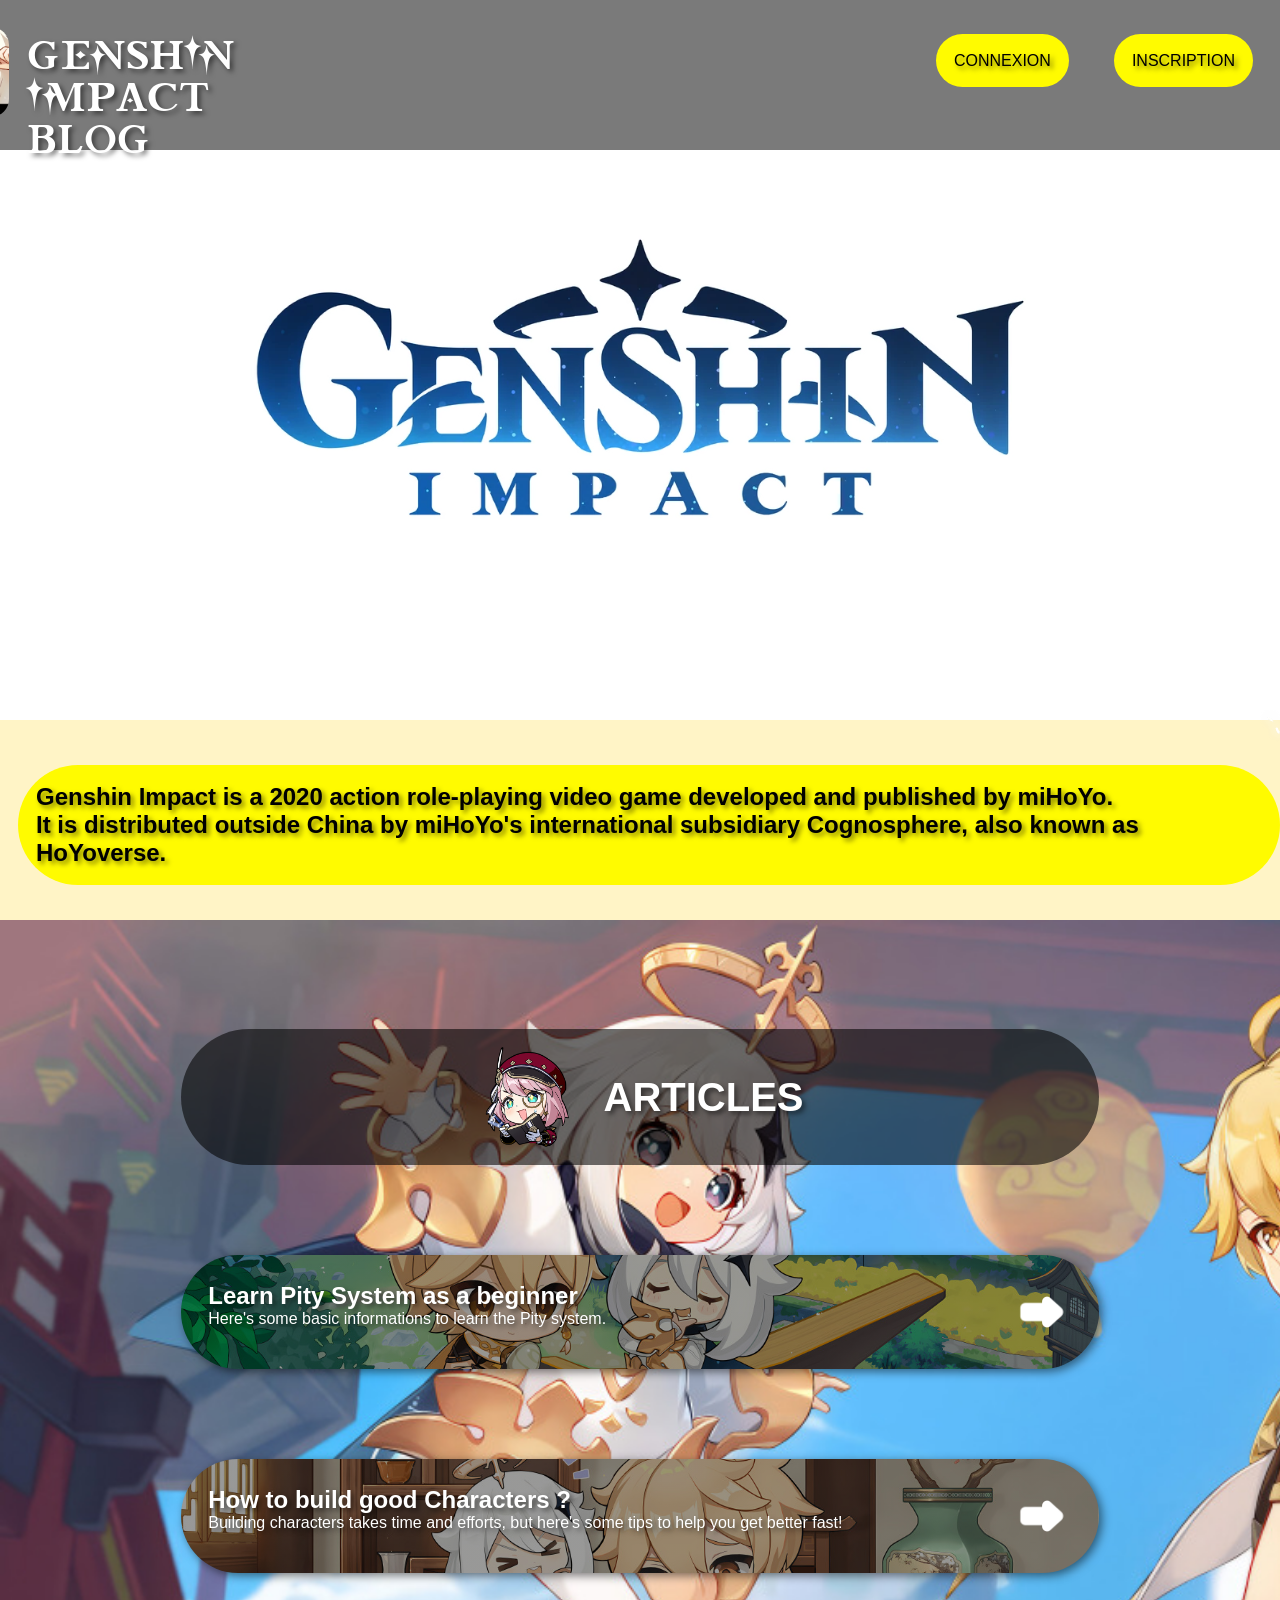
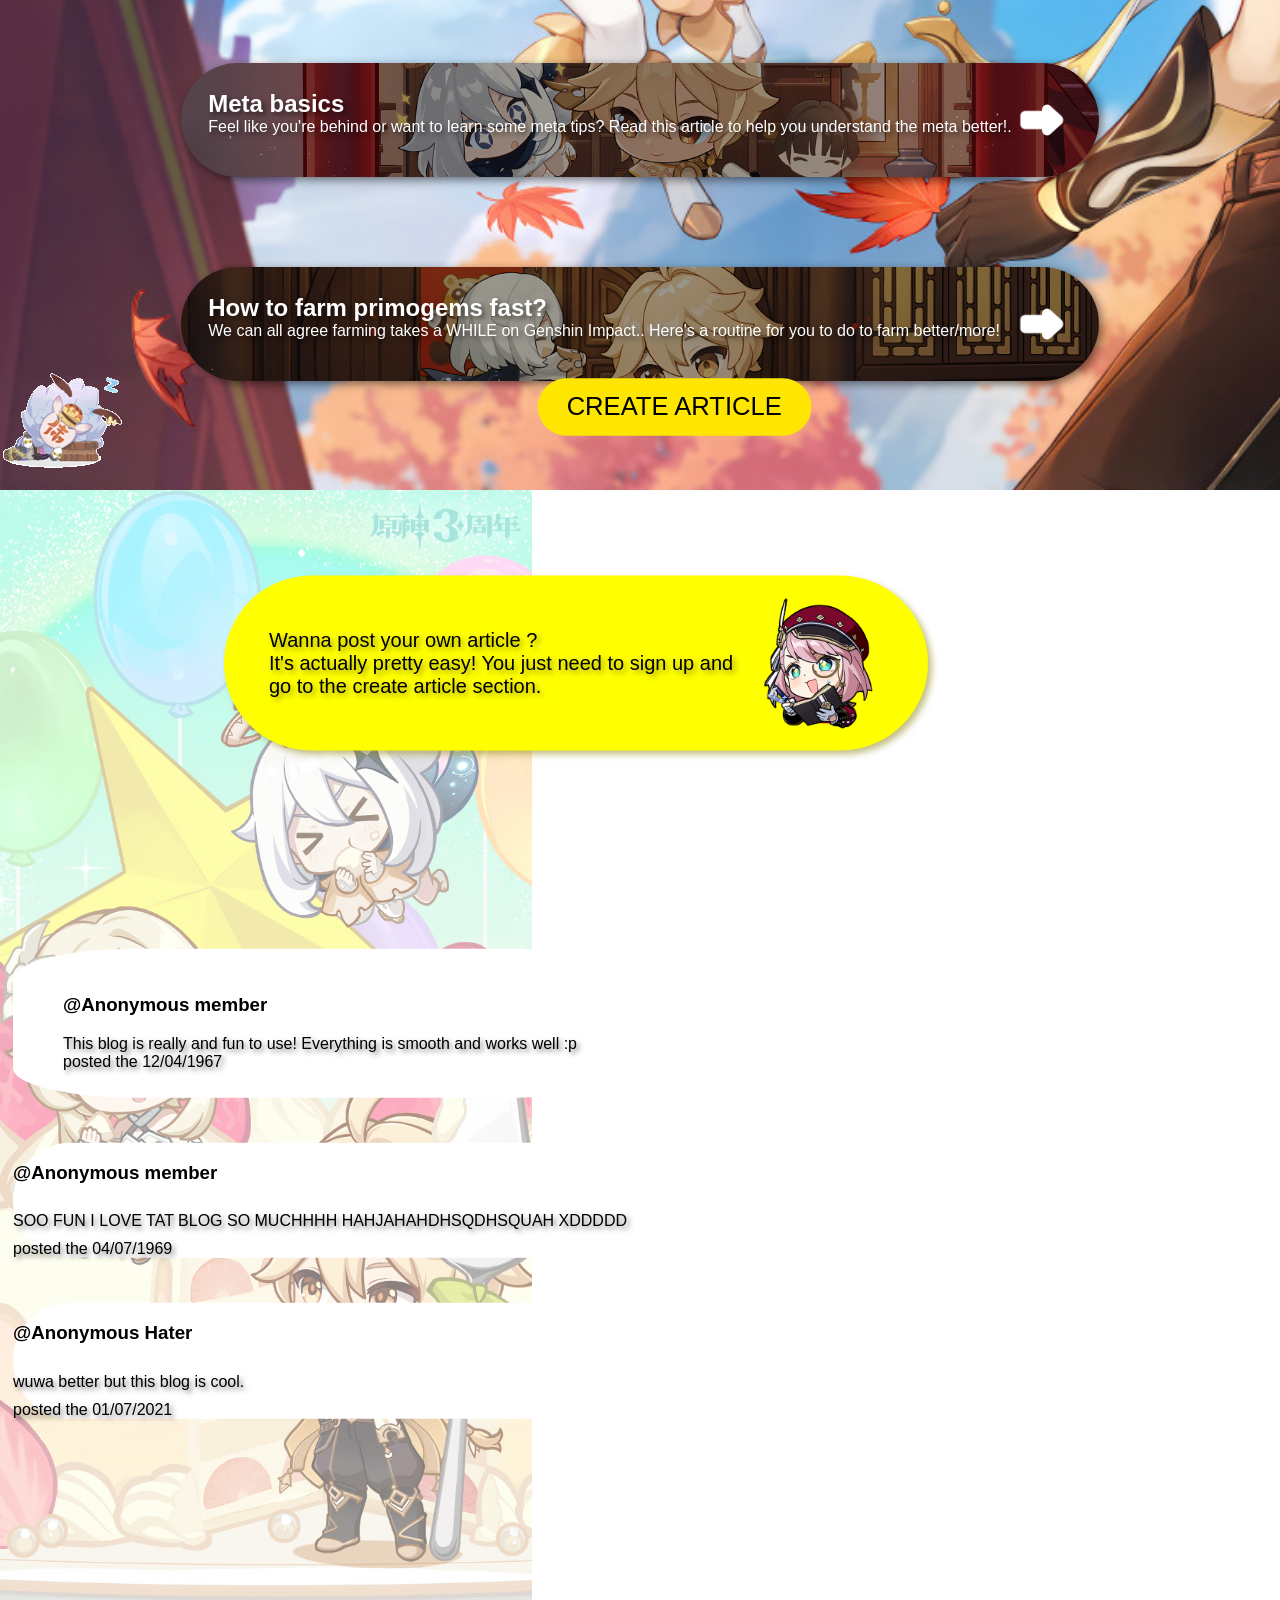
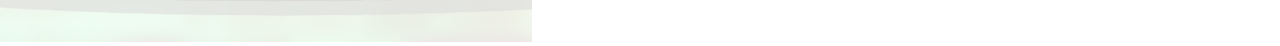
==== index.html @ f69f5148 "GenshinBlog" ====
<!DOCTYPE html>
<html lang="en">
<head>
    <meta charset="UTF-8">
    <meta name="viewport" content="width=device-width, initial-scale=1.0">
    <title>Blog</title>
    <link rel="stylesheet" href="./style.css">
</head>
<body>
    <header>    
        <nav>
            <div class="navInfo">
                <img id="img_logo" src="./img/Genshin_Impact.png" height="90">
                     <a class="mainGenshin" href="./index.html">GENSHIN IMPACT BLOG</a>
                         <ul>
                              <li> <a class="navBar" href="">CONNEXION</a> </li>
                              <li> <a class="navBar" href="">INSCRIPTION</a> </li>
                         </ul>
            </div>
        </nav>

        <div class="mainLogo">
            <img src="./img/Genshin-Impact-Logo.png" height="300px">
        </div>   
    </header>

    <img id="paimon" src="./img/Paimon_Infobox.png" alt="">

    <section>   
          <div class="mainResume">
              <h2>Genshin Impact is a 2020 action role-playing video game developed and published by miHoYo.<br> It is distributed outside China by miHoYo's international subsidiary Cognosphere, also known as HoYoverse.</h2>
          </div>
    </section>
    
    <main>
        <div class="partArticle">
            <div class="articlesPlace">
                <h2 id="mainTheme">
                    <img id="article_png"src="./img/article.png" height="100px">
                    ARTICLES
                </h2>

                <div id="article_1">
                    <div id = "in_article_1">
                        <h2>Learn Pity System as a beginner</h2>
                        <p>Here's some basic informations to learn the Pity system.</p>
                    </div>
                    <img src="./img/icons8-arrow-64.png" height="60px">
                </div>

                <div id="article_2">
                    <div id = "in_article_2">
                        <h2>How to build good Characters ?</h2>
                        <p>Building characters takes time and efforts, but here's some tips to help you get better fast!</p>
                    </div>
                    <img src="./img/icons8-arrow-64.png" height="60px">      
                </div>
                <div id="article_3">
                    <div id = "in_article_3">
                        <h2>Meta basics</h2>
                        <p>Feel like you're behind or want to learn some meta tips? Read this article to help you understand the meta better!.</p>
                    </div>
                    <img src="./img/icons8-arrow-64.png" height="60px">
                </div>
                <div id="article_4">
                    <div id = "in_article_4">
                        <h2>How to farm primogems fast?</h2>
                        <p>We can all agree farming takes a WHILE on Genshin Impact.. Here's a routine for you to do to farm better/more!</p>
                    </div>
                    <img src="./img/icons8-arrow-64.png" height="60px">
                </div>

                <button id="create_article">CREATE ARTICLE</button>
                
                       <a href="https://www.youtube.com/watch?v=dQw4w9WgXcQ" target="_blank"> <img id="sleep_hillichurl" src="./img/sleepy.gif" alt=""> </a> 

            </div>
        </div>
 
        <div class="genshinIntro">
            <div id="genshinIntro_1"> <img src="./img/small_bg1.jpg" height="1152px"></div>
            <div id="titleArticle">
                Wanna post your own article ? <br>
                It's actually pretty easy! You just need to sign up and go to the create article section.
                <img src="./img/article.png" height="130">
            </div>
            
            <div id="genshinNotes">

                   <div id="note1">
                       <div id="Name1">
                           <div>
                                  <h3>@Anonymous member</h3>
                            </div>
                        <div>
                              <p>This blog is really and fun to use! Everything is smooth and works well :p </p>
                        </div>
                        <div>
                            <p>posted the 12/04/1967</p>
                        </div>
                   </div>
                   </div>

                <div id="note2">
                    <div id="Name2">
                        <h3>@Anonymous member</h3>
                    </div>
                    <div>
                        <p>SOO FUN I LOVE TAT BLOG SO MUCHHHH HAHJAHAHDHSQDHSQUAH XDDDDD</p>
                    </div>
                    <div>
                        <p>posted the 04/07/1969</p>
                    </div>
                </div>
                <div id="note3">
                    <div id="Name3">
                        <h3>@Anonymous Hater</h3>
                    </div>
                    <div>
                        <p>wuwa better but this blog is cool.</p>
                    </div>
                    <div>
                        <p>posted the 01/07/2021</p>
                    </div>
                </div>
            </div>
        </div>
    </main>
    <footer>

    </footer>    
</body>
</html>
---- style.css ----
@font-face {
    font-family: Genshin_Font;
    src: url(./fonts/Genshin/genshin-impact-drip-font.ttf);
}

body, html{
    margin:0;
    padding:0;
    font-family: 'Segoe UI', Tahoma, Geneva, Verdana, sans-serif;
}


header {
    background:linear-gradient(rgba(255, 255, 255, 0.705),rgba(255, 255, 255, 0.5)), url(/mainPage/img/d6c6303787.gif);
    background-repeat: no-repeat;
    background-size:cover;
    background-attachment: fixed;
    width:100%;
    height:80vh;
    position: relative;
}

nav{
    display:flex;
    flex-direction: row;
    justify-content: center;
    background: rgba(0, 0, 0, 0.521);
    height:150px;
}

.navInfo {
    display:flex;
    flex-direction: row;
    justify-content: center;
    gap:70vh;
    margin:3vh;
    color:white;
    position:absolute;
    top: 1vh;
}

.navBar {
    list-style-type: none;
    background-color: rgb(255, 251, 0);
    padding-left:5vh;
    padding-right:5vh;
    padding:2vh;
    border-radius:50vh;
    text-decoration: none;
    color:rgb(0, 0, 0);
    font-family: 'Segoe UI', Tahoma, Geneva, Verdana, sans-serif;
    text-shadow: 3px 3px 5px rgba(0, 0, 0, 0.5);
}

#img_logo {
    display:flex;
    position: absolute;
    border-radius: 20%;
    left:-12vh;
    top:-1vh;
    list-style-type: none;

}

.mainGenshin{
    display:flex;
    align-items: center;
    text-decoration: none;
    color:white;
    font-family:Genshin_Font;
    font-size:40px;
    text-shadow: 3px 3px 5px rgba(0, 0, 0, 0.5);
}

ul{
    display:flex;
    flex-direction: row;
    gap:5vh;
}

li {
    list-style-type: none;
}

.mainLogo{
    position: absolute;
    top:40%;
    left:50%;
    transform: translate(-50%,-20%);
    animation-name: genshinLogo;
    animation-duration: 1s;
    animation-iteration-count: 1;
    animation-timing-function: ease-out;
}

@keyframes genshinLogo {
    from{
        opacity: 0;
        transform: translate(-50%, -50%);
    }
    to{
        opacity: 1;
        transform: translate(-50%, -20%);
    }
}

#paimon {
    position:absolute;
    top:25vh;
    left:125vh;
    transform: scale(0.6);
}

section{
    background-color: rgb(255, 244, 198);
    height:200px;
}

.mainResume{
    font-weight: 100;
    display:flex;
    align-items: center;
    position: absolute;
    margin-left:2vh;
    top:85vh;
    padding:2vh;
    background-color: rgb(255, 251, 0);
    border-radius: 50vh;
    color:rgb(0, 0, 0);
}

main ,p ,h2{
    padding:0;
    margin:0;
}

main {
    background:url(./img/bg_1.jpg);
    background-size: cover;
    background-repeat: no-repeat;
    height:130vh;
}


.partArticle {
    display:flex;
    flex-direction:column;
    justify-content: center;
    align-items: center;
    height:130vh;
}

.articlesPlace {
    display:flex;
    flex-direction: column;
    gap:10vh;
    margin-top:10vh;
}

#mainTheme {
    background-color: rgba(0, 0, 0, 0.568);
    padding:2vh;
    border-radius:50vh;
    text-decoration: none;
    color:white;
    font-family: 'Segoe UI', Tahoma, Geneva, Verdana, sans-serif;
    display:flex;
    align-items: center;
    justify-content: center;
    font-size:40px;
}

#article_png {
    margin-right:3vh;
}

#article_1 {
    background:linear-gradient(rgba(0, 0, 0, 0.4), rgba(0, 0, 0, 0.4)), url(./img/article_1.jpg);
    background-size:cover;
    background-repeat: no-repeat;
    background-position: center;
    display:flex;
    flex-direction: row;
    justify-content: space-between;
    padding:3vh;
    border-radius:50vh;
    text-decoration: none;
    color:white;
    font-family: 'Segoe UI', Tahoma, Geneva, Verdana, sans-serif;
    filter: drop-shadow(3px 3px 5px rgba(0, 0, 0, 0.5));
}

#article_2 {
    background:linear-gradient(rgba(0, 0, 0, 0.4), rgba(0, 0, 0, 0.4)), url(./img/article_2.jpg);
    background-size:cover;
    background-repeat: no-repeat;
    background-position: center;
    display:flex;
    flex-direction: row;
    justify-content: space-between;
    padding:3vh;
    border-radius:50vh;
    text-decoration: none;
    color:white;
    font-family: 'Segoe UI', Tahoma, Geneva, Verdana, sans-serif;
    filter: drop-shadow(3px 3px 5px rgba(0, 0, 0, 0.5));
}

#article_3 {
    background:linear-gradient(rgba(0, 0, 0, 0.4), rgba(0, 0, 0, 0.4)), url(./img/article_3.jpg);
    background-size:cover;
    background-repeat: no-repeat;
    background-position: center;
    display:flex;
    flex-direction: row;
    justify-content: space-between; 
    padding:3vh;
    border-radius:50vh;
    text-decoration: none;
    color:white;
    font-family: 'Segoe UI', Tahoma, Geneva, Verdana, sans-serif;
    filter: drop-shadow(3px 3px 5px rgba(0, 0, 0, 0.5));
}

#article_4 {
    background:linear-gradient(rgba(0, 0, 0, 0.4), rgba(0, 0, 0, 0.4)), url(./img/article_4.jpg);
    background-size:cover;
    background-repeat: no-repeat;
    background-position: center;
    display:flex;
    flex-direction: row;
    justify-content: space-between;
    padding:3vh;
    border-radius:50vh;
    text-decoration: none;
    color:rgb(255, 255, 255);
    font-family: 'Segoe UI', Tahoma, Geneva, Verdana, sans-serif;
    filter: drop-shadow(3px 3px 5px rgba(0, 0, 0, 0.5));
}

h2,p {
    text-shadow: 3px 3px 5px rgba(0, 0, 0, 0.5);
}

#sleep_hillichurl {
    position: absolute;
    top: 215vh;
    left: 5%;
    transform: translateX(-50%);
}

#create_article {
    position: absolute;
    top: 220vh;
    left: 46%;
    transform: translateX(-46%);
    transform:scale(1.6);
    padding: 1vh 2vh;
    background-color: rgb(255, 230, 0);
    border: none;
    border-radius: 50vh;
    color: rgb(0, 0, 0);
    font-family: 'Segoe UI', Tahoma, Geneva, Verdana, sans-serif;
    font-size: 16px;
    cursor: pointer;
    margin-top:1vh;
}

.genshinIntro {
    position: relative;
    display:flex;
    flex-direction: row;

}

#genshinIntro_1 {
    width: 30%;
    height: 70%;
    opacity: 0.5;
}

#genshinIntro_2 {
    background-color:rgb(255, 249, 224);
    width:100%;
    height:116vh;
}

#titleArticle {
    position: absolute;
    top: 15%;
    left: 45%;
    transform: translate(-50%, -50%);
    font-family: 'Segoe UI', Tahoma, Geneva, Verdana, sans-serif;
    font-size: 20px;
    color: rgb(0, 0, 0);
    text-shadow: 3px 3px 5px rgba(255, 255, 255, 0.5);
    background-color: rgb(255, 255, 0);
    border-radius: 50vh;
    padding: 2.5vh;
    padding-left: 5vh;
    padding-right: 5vh;
    text-shadow: 3px 3px 5px rgba(88, 80, 8, 0.5);
    box-shadow: 4px 4px 6px rgba(139, 131, 14, 0.5);
    display:flex;
    flex-direction: row;
    align-items: center;

}

#genshinNotes {
    position:absolute;
    display:flex;
    flex-direction: column;
    top: 60%;
    left: 25%;
    gap:5vh;
    transform: translate(-50%, -50%);

}

#note1 {
    display: flex;
    flex-direction: column;
    gap: 10px;
    background-color: white;
    border-radius: 20%;
    padding:3vh;
    display:flex;
    align-items: center;
}

#note2 {
    display: flex;
    flex-direction: column;
    gap: 10px;
    background-color: white;
    border-radius: 50vh;
}

#note3 {
    display: flex;
    flex-direction: column;
    gap: 10px;
    background-color: white;
    border-radius: 50vh;
}
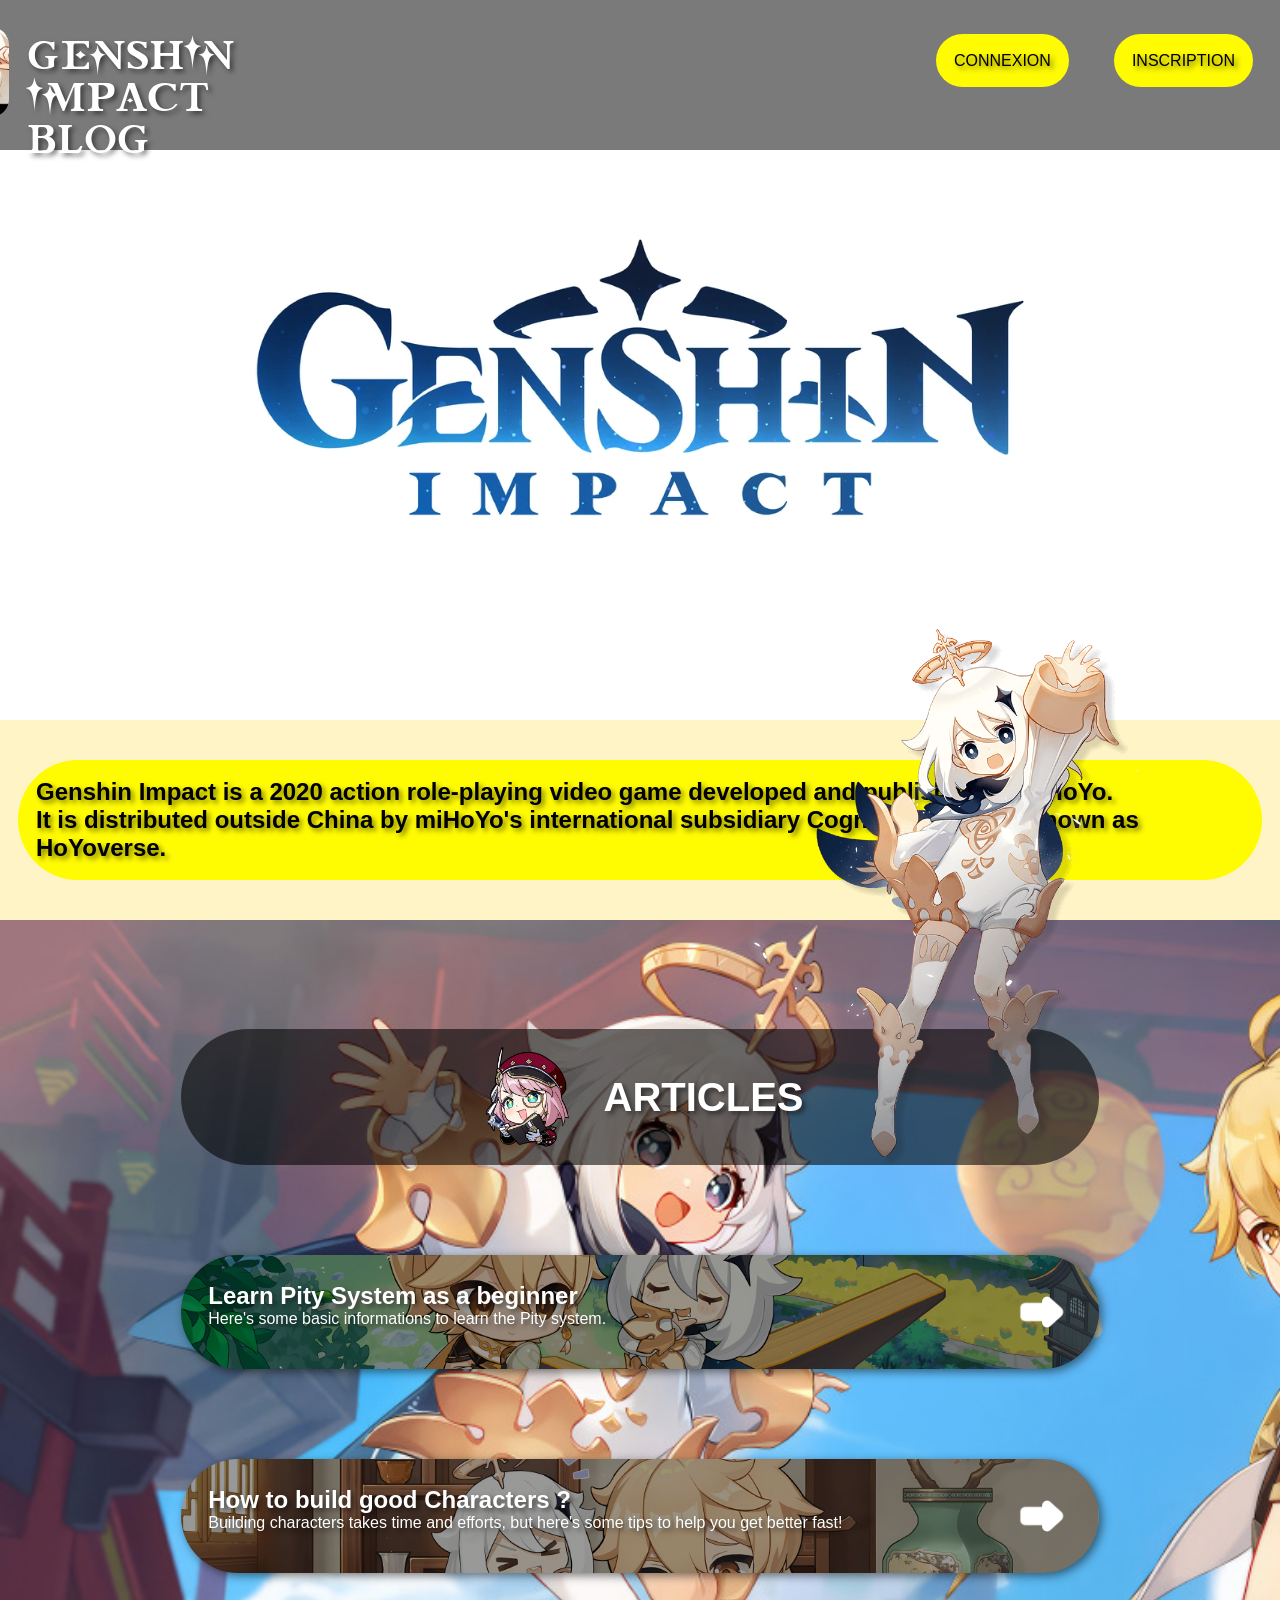
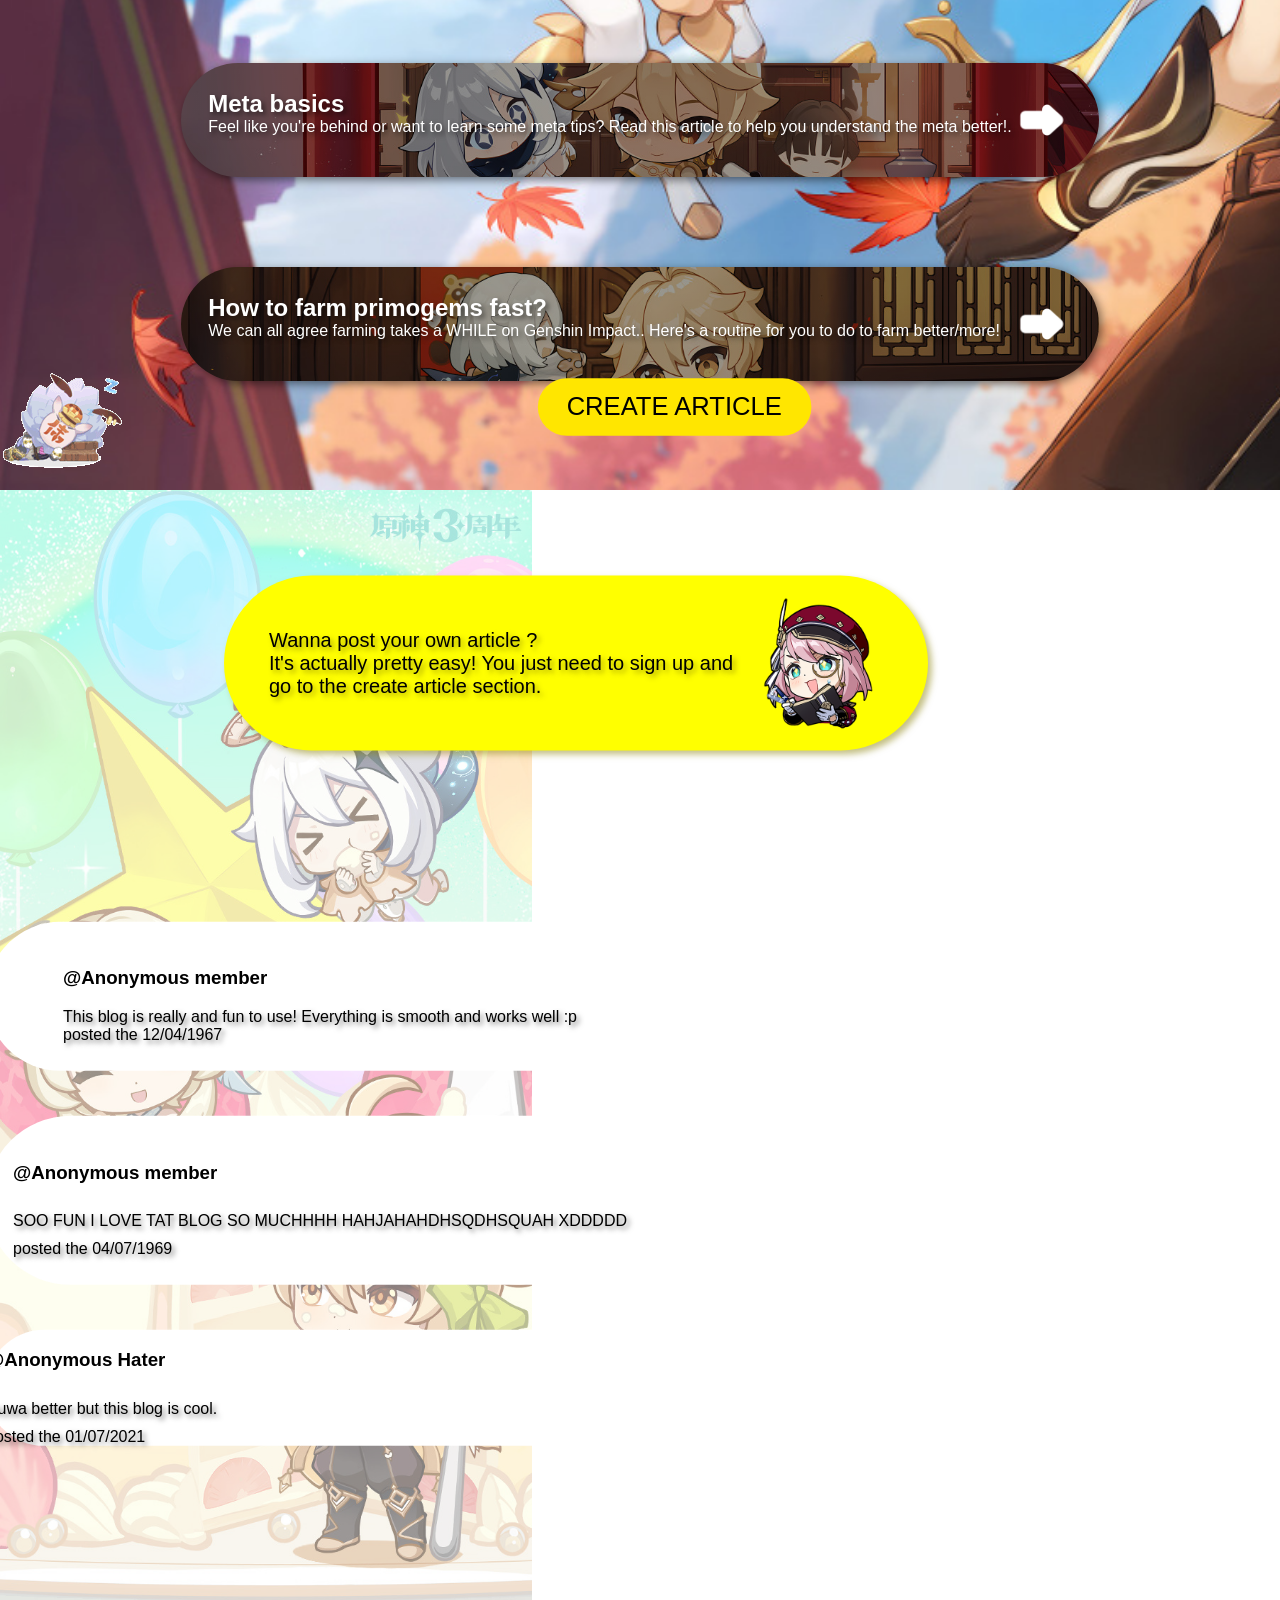
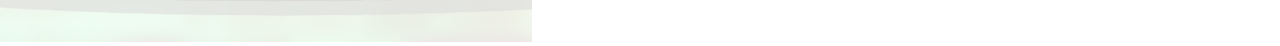
==== commit 72884f36: "GenshinBlog" ====
--- a/index.html
+++ b/index.html
@@ -18,19 +18,19 @@
                          </ul>
             </div>
         </nav>
-
         <div class="mainLogo">
             <img src="./img/Genshin-Impact-Logo.png" height="300px">
         </div>   
+
     </header>
-
+    
+    
+    <section>   
+        <div class="mainResume">
+            <h2>Genshin Impact is a 2020 action role-playing video game developed and published by miHoYo.<br> It is distributed outside China by miHoYo's international subsidiary Cognosphere, also known as HoYoverse.</h2>
+        </div>
+    </section>
     <img id="paimon" src="./img/Paimon_Infobox.png" alt="">
-
-    <section>   
-          <div class="mainResume">
-              <h2>Genshin Impact is a 2020 action role-playing video game developed and published by miHoYo.<br> It is distributed outside China by miHoYo's international subsidiary Cognosphere, also known as HoYoverse.</h2>
-          </div>
-    </section>
     
     <main>
         <div class="partArticle">
--- a/style.css
+++ b/style.css
@@ -105,25 +105,30 @@
 }
 
 #paimon {
-    position:absolute;
-    top:25vh;
-    left:125vh;
     transform: scale(0.6);
+    display:flex;
+    flex-direction: row;
+    position: absolute;
+    right: 0;
+    top: 50%;
+    z-index: 10;
 }
 
 section{
     background-color: rgb(255, 244, 198);
     height:200px;
+    position: relative;
+    display:flex;
+    align-items: center;
 }
 
 .mainResume{
     font-weight: 100;
     display:flex;
     align-items: center;
-    position: absolute;
+    padding:2vh;
     margin-left:2vh;
-    top:85vh;
-    padding:2vh;
+    margin-right:2vh;
     background-color: rgb(255, 251, 0);
     border-radius: 50vh;
     color:rgb(0, 0, 0);
@@ -323,7 +328,7 @@
     flex-direction: column;
     gap: 10px;
     background-color: white;
-    border-radius: 20%;
+    border-radius: 50vh;
     padding:3vh;
     display:flex;
     align-items: center;
@@ -335,6 +340,9 @@
     gap: 10px;
     background-color: white;
     border-radius: 50vh;
+    padding:3vh;
+    display:flex;
+
 }
 
 #note3 {
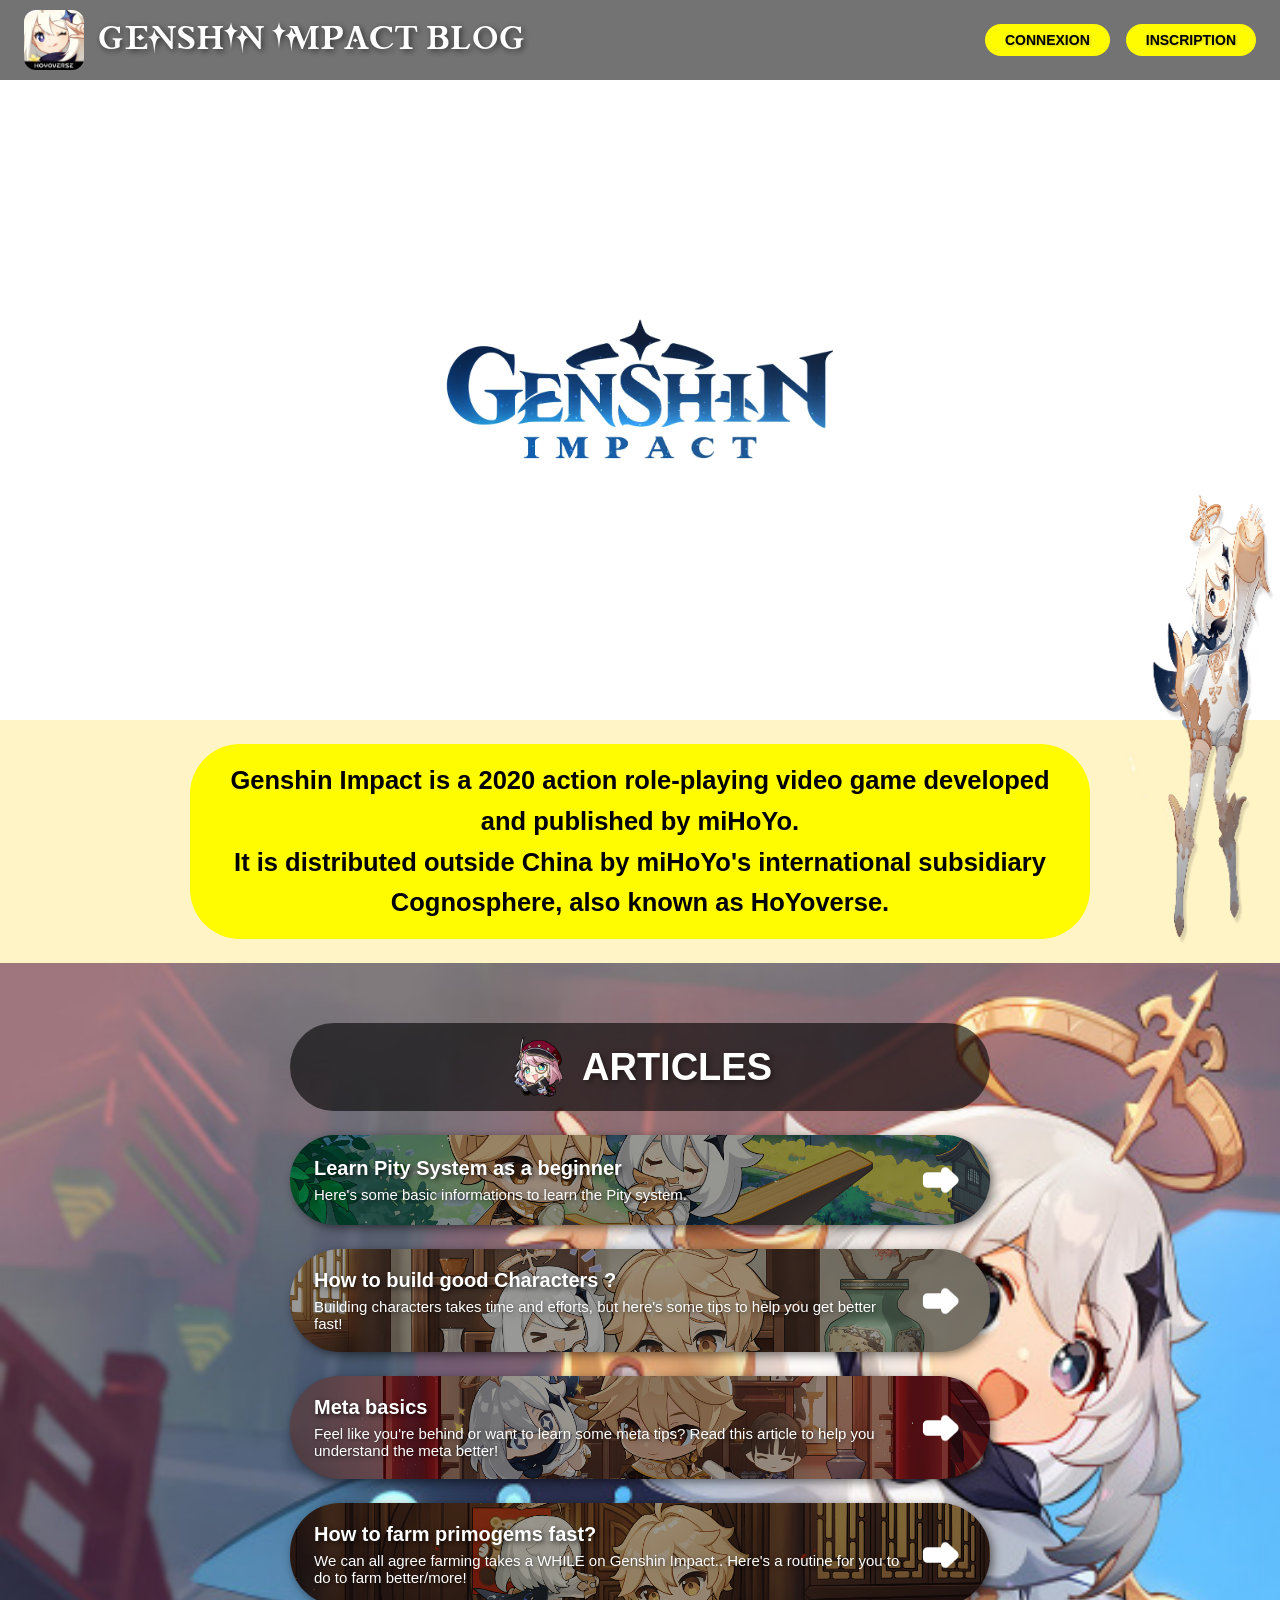
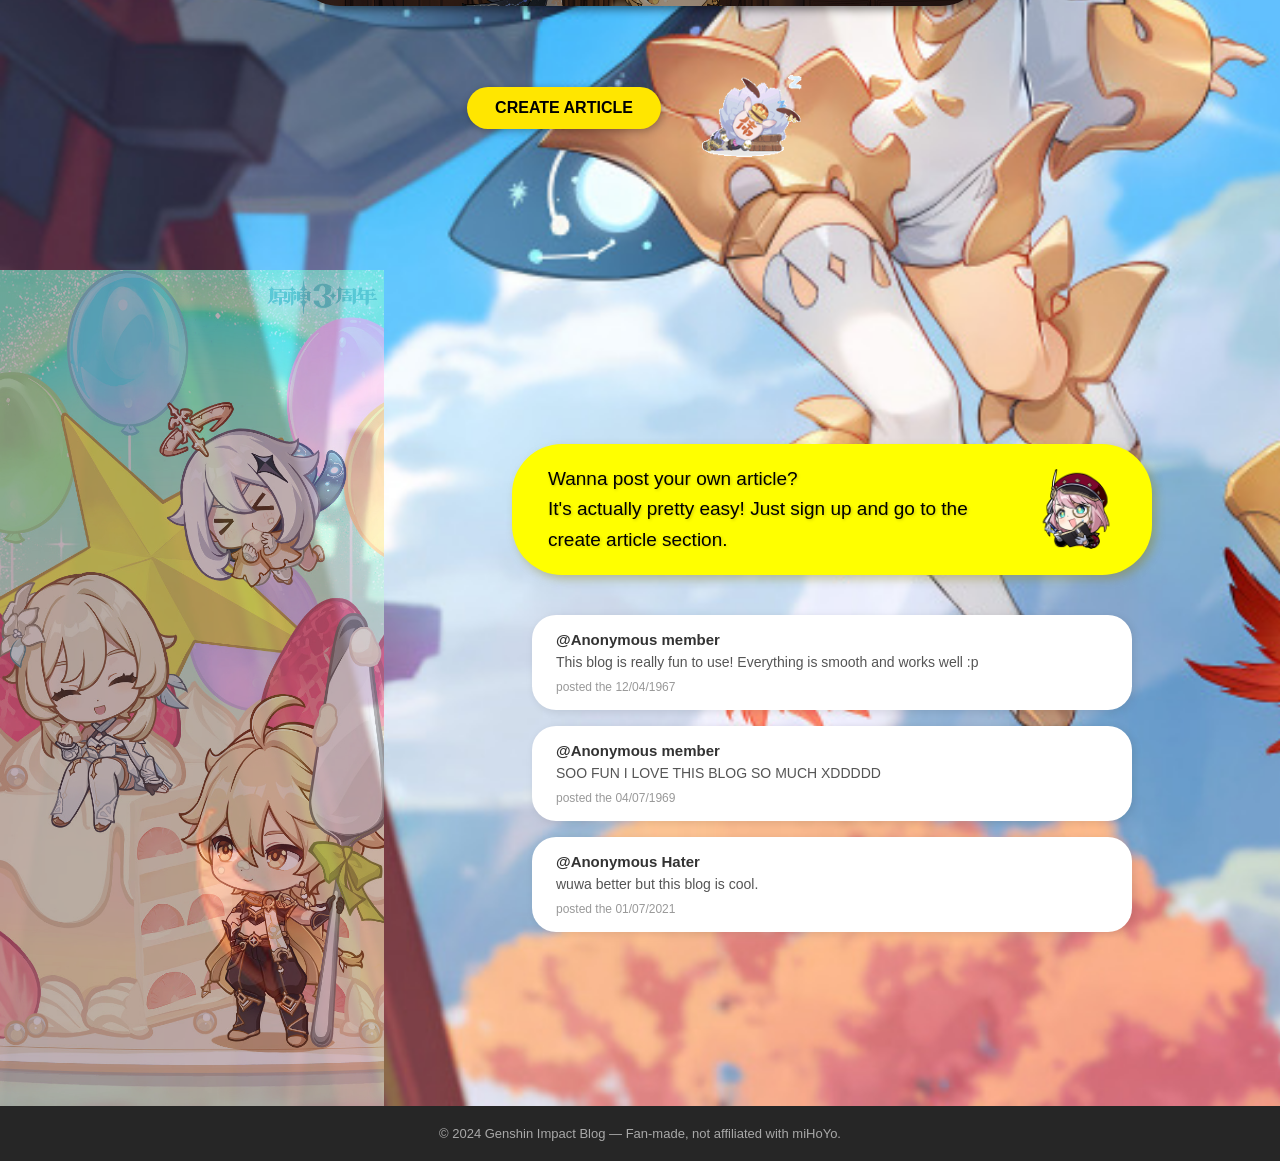
==== commit 100aa839: "genshinBlog" ====
--- a/index.html
+++ b/index.html
@@ -10,124 +10,125 @@
     <header>    
         <nav>
             <div class="navInfo">
-                <img id="img_logo" src="./img/Genshin_Impact.png" height="90">
-                     <a class="mainGenshin" href="./index.html">GENSHIN IMPACT BLOG</a>
-                         <ul>
-                              <li> <a class="navBar" href="">CONNEXION</a> </li>
-                              <li> <a class="navBar" href="">INSCRIPTION</a> </li>
-                         </ul>
+                <div class="nav-left">
+                    <img id="img_logo" src="../img/Genshin_Impact.png" height="60">
+                    <a class="mainGenshin" href="./index.html">GENSHIN IMPACT BLOG</a>
+                </div>
+
+                <button id="burger" aria-label="Menu">
+                    <span></span>
+                    <span></span>
+                    <span></span>
+                </button>
+
+                <ul id="nav-menu">
+                    <li><a class="navBar" href="">CONNEXION</a></li>
+                    <li><a class="navBar" href="">INSCRIPTION</a></li>
+                </ul>
             </div>
         </nav>
+
         <div class="mainLogo">
-            <img src="./img/Genshin-Impact-Logo.png" height="300px">
+            <img src="../img/Genshin-Impact-Logo.png">
         </div>   
+    </header>
 
-    </header>
-    
-    
     <section>   
         <div class="mainResume">
             <h2>Genshin Impact is a 2020 action role-playing video game developed and published by miHoYo.<br> It is distributed outside China by miHoYo's international subsidiary Cognosphere, also known as HoYoverse.</h2>
         </div>
     </section>
-    <img id="paimon" src="./img/Paimon_Infobox.png" alt="">
+
+    <img id="paimon" src="../img/Paimon_Infobox.png" alt="Paimon">
     
     <main>
         <div class="partArticle">
             <div class="articlesPlace">
                 <h2 id="mainTheme">
-                    <img id="article_png"src="./img/article.png" height="100px">
+                    <img id="article_png" src="../img/article.png" height="60px">
                     ARTICLES
                 </h2>
 
-                <div id="article_1">
-                    <div id = "in_article_1">
+                <div class="article-card" id="article_1">
+                    <div class="article-text">
                         <h2>Learn Pity System as a beginner</h2>
                         <p>Here's some basic informations to learn the Pity system.</p>
                     </div>
-                    <img src="./img/icons8-arrow-64.png" height="60px">
+                    <img src="../img/icons8-arrow-64.png" height="50px">
                 </div>
 
-                <div id="article_2">
-                    <div id = "in_article_2">
+                <div class="article-card" id="article_2">
+                    <div class="article-text">
                         <h2>How to build good Characters ?</h2>
                         <p>Building characters takes time and efforts, but here's some tips to help you get better fast!</p>
                     </div>
-                    <img src="./img/icons8-arrow-64.png" height="60px">      
+                    <img src="../img/icons8-arrow-64.png" height="50px">      
                 </div>
-                <div id="article_3">
-                    <div id = "in_article_3">
+
+                <div class="article-card" id="article_3">
+                    <div class="article-text">
                         <h2>Meta basics</h2>
-                        <p>Feel like you're behind or want to learn some meta tips? Read this article to help you understand the meta better!.</p>
+                        <p>Feel like you're behind or want to learn some meta tips? Read this article to help you understand the meta better!</p>
                     </div>
-                    <img src="./img/icons8-arrow-64.png" height="60px">
+                    <img src="../img/icons8-arrow-64.png" height="50px">
                 </div>
-                <div id="article_4">
-                    <div id = "in_article_4">
+
+                <div class="article-card" id="article_4">
+                    <div class="article-text">
                         <h2>How to farm primogems fast?</h2>
                         <p>We can all agree farming takes a WHILE on Genshin Impact.. Here's a routine for you to do to farm better/more!</p>
                     </div>
-                    <img src="./img/icons8-arrow-64.png" height="60px">
+                    <img src="../img/icons8-arrow-64.png" height="50px">
                 </div>
 
-                <button id="create_article">CREATE ARTICLE</button>
-                
-                       <a href="https://www.youtube.com/watch?v=dQw4w9WgXcQ" target="_blank"> <img id="sleep_hillichurl" src="./img/sleepy.gif" alt=""> </a> 
-
+                <div class="bottom-actions">
+                    <button id="create_article">CREATE ARTICLE</button>
+                    <a href="https://www.youtube.com/watch?v=dQw4w9WgXcQ" target="_blank">
+                        <img id="sleep_hillichurl" src="../img/sleepy.gif" alt="Sleeping Hillichurl">
+                    </a>
+                </div>
             </div>
         </div>
  
         <div class="genshinIntro">
-            <div id="genshinIntro_1"> <img src="./img/small_bg1.jpg" height="1152px"></div>
-            <div id="titleArticle">
-                Wanna post your own article ? <br>
-                It's actually pretty easy! You just need to sign up and go to the create article section.
-                <img src="./img/article.png" height="130">
+            <div class="intro-image">
+                <img src="../img/small_bg1.jpg">
             </div>
-            
-            <div id="genshinNotes">
 
-                   <div id="note1">
-                       <div id="Name1">
-                           <div>
-                                  <h3>@Anonymous member</h3>
-                            </div>
-                        <div>
-                              <p>This blog is really and fun to use! Everything is smooth and works well :p </p>
-                        </div>
-                        <div>
-                            <p>posted the 12/04/1967</p>
-                        </div>
-                   </div>
-                   </div>
+            <div class="intro-content">
+                <div id="titleArticle">
+                    <p>Wanna post your own article?<br>
+                    It's actually pretty easy! Just sign up and go to the create article section.</p>
+                    <img src="../img/article.png" height="80">
+                </div>
 
-                <div id="note2">
-                    <div id="Name2">
+                <div id="genshinNotes">
+                    <div class="note">
                         <h3>@Anonymous member</h3>
+                        <p>This blog is really fun to use! Everything is smooth and works well :p</p>
+                        <span class="note-date">posted the 12/04/1967</span>
                     </div>
-                    <div>
-                        <p>SOO FUN I LOVE TAT BLOG SO MUCHHHH HAHJAHAHDHSQDHSQUAH XDDDDD</p>
+
+                    <div class="note">
+                        <h3>@Anonymous member</h3>
+                        <p>SOO FUN I LOVE THIS BLOG SO MUCH XDDDDD</p>
+                        <span class="note-date">posted the 04/07/1969</span>
                     </div>
-                    <div>
-                        <p>posted the 04/07/1969</p>
-                    </div>
-                </div>
-                <div id="note3">
-                    <div id="Name3">
+
+                    <div class="note">
                         <h3>@Anonymous Hater</h3>
-                    </div>
-                    <div>
                         <p>wuwa better but this blog is cool.</p>
-                    </div>
-                    <div>
-                        <p>posted the 01/07/2021</p>
+                        <span class="note-date">posted the 01/07/2021</span>
                     </div>
                 </div>
             </div>
         </div>
     </main>
+
     <footer>
+        <p>© 2024 Genshin Impact Blog — Fan-made, not affiliated with miHoYo.</p>
+    </footer>
 
-    </footer>    
+    <script src="./menuB.js"></script>
 </body>
 </html>
--- a/style.css
+++ b/style.css
@@ -1,354 +1,504 @@
+
 @font-face {
     font-family: Genshin_Font;
     src: url(./fonts/Genshin/genshin-impact-drip-font.ttf);
 }
 
-body, html{
-    margin:0;
-    padding:0;
+*, *::before, *::after {
+    box-sizing: border-box;
+}
+
+body, html {
+    margin: 0;
+    padding: 0;
     font-family: 'Segoe UI', Tahoma, Geneva, Verdana, sans-serif;
 }
 
+h2, p {
+    margin: 0;
+    padding: 0;
+}
 
 header {
-    background:linear-gradient(rgba(255, 255, 255, 0.705),rgba(255, 255, 255, 0.5)), url(/mainPage/img/d6c6303787.gif);
+    background: linear-gradient(rgba(255,255,255,0.7), rgba(255,255,255,0.5)),
+                url(/mainPage/img/d6c6303787.gif);
     background-repeat: no-repeat;
-    background-size:cover;
+    background-size: cover;
     background-attachment: fixed;
-    width:100%;
-    height:80vh;
+    width: 100%;
+    min-height: 80vh;
     position: relative;
 }
 
-nav{
-    display:flex;
+nav {
+    background: rgba(0, 0, 0, 0.55);
+    width: 100%;
+    position: sticky;
+    top: 0;
+    z-index: 100;
+}
+
+.navInfo {
+    display: flex;
+    align-items: center;
+    justify-content: space-between;
+    padding: 0 24px;
+    height: 80px;
+    max-width: 1400px;
+    margin: 0 auto;
+}
+
+.nav-left {
+    display: flex;
+    align-items: center;
+    gap: 14px;
+}
+
+#img_logo {
+    border-radius: 12px;
+    flex-shrink: 0;
+}
+
+.mainGenshin {
+    text-decoration: none;
+    color: white;
+    font-family: Genshin_Font, sans-serif;
+    font-size: clamp(16px, 2.5vw, 34px);
+    text-shadow: 2px 2px 6px rgba(0,0,0,0.6);
+    white-space: nowrap;
+}
+
+#nav-menu {
+    display: flex;
     flex-direction: row;
+    gap: 16px;
+    list-style: none;
+    margin: 0;
+    padding: 0;
+}
+
+#nav-menu li {
+    list-style: none;
+}
+
+.navBar {
+    background-color: rgb(255, 251, 0);
+    padding: 8px 20px;
+    border-radius: 50px;
+    text-decoration: none;
+    color: #000;
+    font-weight: 600;
+    font-size: 14px;
+    text-shadow: 1px 1px 3px rgba(0,0,0,0.2);
+    transition: background 0.2s, transform 0.2s;
+    white-space: nowrap;
+}
+
+.navBar:hover {
+    background-color: rgb(255, 230, 0);
+    transform: scale(1.05);
+}
+
+/* =============================================
+   BURGER BUTTON
+============================================= */
+#burger {
+    display: none;
+    flex-direction: column;
+    gap: 5px;
+    background: none;
+    border: none;
+    cursor: pointer;
+    z-index: 200;
+    padding: 6px;
+}
+
+#burger span {
+    display: block;
+    width: 26px;
+    height: 3px;
+    background: white;
+    border-radius: 3px;
+    transition: all 0.3s ease;
+}
+
+#burger.open span:nth-child(1) {
+    transform: translateY(8px) rotate(45deg);
+}
+#burger.open span:nth-child(2) {
+    opacity: 0;
+}
+#burger.open span:nth-child(3) {
+    transform: translateY(-8px) rotate(-45deg);
+}
+
+/* =============================================
+   HERO LOGO
+============================================= */
+.mainLogo {
+    position: absolute;
+    top: 50%;
+    left: 50%;
+    transform: translate(-50%, -30%);
+    animation: genshinLogo 1s ease-out both;
+}
+
+.mainLogo img {
+    width: clamp(180px, 40vw, 400px);
+    height: auto;
+}
+
+@keyframes genshinLogo {
+    from { opacity: 0; transform: translate(-50%, -50%); }
+    to   { opacity: 1; transform: translate(-50%, -30%); }
+}
+
+/* =============================================
+   SECTION DESCRIPTION
+============================================= */
+section {
+    background-color: rgb(255, 244, 198);
+    padding: 24px 16px;
+    display: flex;
+    align-items: center;
     justify-content: center;
-    background: rgba(0, 0, 0, 0.521);
-    height:150px;
-}
-
-.navInfo {
-    display:flex;
-    flex-direction: row;
-    justify-content: center;
-    gap:70vh;
-    margin:3vh;
-    color:white;
-    position:absolute;
-    top: 1vh;
-}
-
-.navBar {
-    list-style-type: none;
+}
+
+.mainResume {
+    font-weight: 400;
+    font-size: clamp(13px, 1.5vw, 17px);
+    text-align: center;
+    padding: 16px 28px;
     background-color: rgb(255, 251, 0);
-    padding-left:5vh;
-    padding-right:5vh;
-    padding:2vh;
-    border-radius:50vh;
-    text-decoration: none;
-    color:rgb(0, 0, 0);
-    font-family: 'Segoe UI', Tahoma, Geneva, Verdana, sans-serif;
-    text-shadow: 3px 3px 5px rgba(0, 0, 0, 0.5);
-}
-
-#img_logo {
-    display:flex;
-    position: absolute;
-    border-radius: 20%;
-    left:-12vh;
-    top:-1vh;
-    list-style-type: none;
-
-}
-
-.mainGenshin{
-    display:flex;
-    align-items: center;
-    text-decoration: none;
-    color:white;
-    font-family:Genshin_Font;
-    font-size:40px;
-    text-shadow: 3px 3px 5px rgba(0, 0, 0, 0.5);
-}
-
-ul{
-    display:flex;
-    flex-direction: row;
-    gap:5vh;
-}
-
-li {
-    list-style-type: none;
-}
-
-.mainLogo{
-    position: absolute;
-    top:40%;
-    left:50%;
-    transform: translate(-50%,-20%);
-    animation-name: genshinLogo;
-    animation-duration: 1s;
-    animation-iteration-count: 1;
-    animation-timing-function: ease-out;
-}
-
-@keyframes genshinLogo {
-    from{
-        opacity: 0;
-        transform: translate(-50%, -50%);
-    }
-    to{
-        opacity: 1;
-        transform: translate(-50%, -20%);
-    }
+    border-radius: 50px;
+    color: #000;
+    max-width: 900px;
+    line-height: 1.6;
 }
 
 #paimon {
-    transform: scale(0.6);
-    display:flex;
-    flex-direction: row;
     position: absolute;
     right: 0;
-    top: 50%;
+    top: 55%;
+    width: clamp(80px, 12vw, 160px);
+    height: 50%;
     z-index: 10;
-}
-
-section{
-    background-color: rgb(255, 244, 198);
-    height:200px;
-    position: relative;
-    display:flex;
-    align-items: center;
-}
-
-.mainResume{
-    font-weight: 100;
-    display:flex;
-    align-items: center;
-    padding:2vh;
-    margin-left:2vh;
-    margin-right:2vh;
-    background-color: rgb(255, 251, 0);
-    border-radius: 50vh;
-    color:rgb(0, 0, 0);
-}
-
-main ,p ,h2{
-    padding:0;
-    margin:0;
+    pointer-events: none;
 }
 
 main {
-    background:url(./img/bg_1.jpg);
+    background: url(./img/bg_1.jpg);
     background-size: cover;
     background-repeat: no-repeat;
-    height:130vh;
-}
-
+}
 
 .partArticle {
-    display:flex;
-    flex-direction:column;
+    display: flex;
     justify-content: center;
-    align-items: center;
-    height:130vh;
+    padding: 60px 20px;
 }
 
 .articlesPlace {
-    display:flex;
+    display: flex;
     flex-direction: column;
-    gap:10vh;
-    margin-top:10vh;
+    gap: 24px;
+    width: 100%;
+    max-width: 700px;
 }
 
 #mainTheme {
-    background-color: rgba(0, 0, 0, 0.568);
-    padding:2vh;
-    border-radius:50vh;
-    text-decoration: none;
-    color:white;
-    font-family: 'Segoe UI', Tahoma, Geneva, Verdana, sans-serif;
-    display:flex;
+    background-color: rgba(0, 0, 0, 0.6);
+    padding: 14px 28px;
+    border-radius: 50px;
+    color: white;
+    display: flex;
     align-items: center;
     justify-content: center;
-    font-size:40px;
-}
-
-#article_png {
-    margin-right:3vh;
-}
-
-#article_1 {
-    background:linear-gradient(rgba(0, 0, 0, 0.4), rgba(0, 0, 0, 0.4)), url(./img/article_1.jpg);
-    background-size:cover;
+    font-size: clamp(22px, 4vw, 38px);
+    gap: 14px;
+    text-shadow: 2px 2px 6px rgba(0,0,0,0.5);
+}
+
+.article-card {
+    background-size: cover;
     background-repeat: no-repeat;
     background-position: center;
-    display:flex;
+    display: flex;
     flex-direction: row;
     justify-content: space-between;
-    padding:3vh;
-    border-radius:50vh;
-    text-decoration: none;
-    color:white;
-    font-family: 'Segoe UI', Tahoma, Geneva, Verdana, sans-serif;
-    filter: drop-shadow(3px 3px 5px rgba(0, 0, 0, 0.5));
-}
-
-#article_2 {
-    background:linear-gradient(rgba(0, 0, 0, 0.4), rgba(0, 0, 0, 0.4)), url(./img/article_2.jpg);
-    background-size:cover;
-    background-repeat: no-repeat;
-    background-position: center;
-    display:flex;
-    flex-direction: row;
-    justify-content: space-between;
-    padding:3vh;
-    border-radius:50vh;
-    text-decoration: none;
-    color:white;
-    font-family: 'Segoe UI', Tahoma, Geneva, Verdana, sans-serif;
-    filter: drop-shadow(3px 3px 5px rgba(0, 0, 0, 0.5));
-}
-
-#article_3 {
-    background:linear-gradient(rgba(0, 0, 0, 0.4), rgba(0, 0, 0, 0.4)), url(./img/article_3.jpg);
-    background-size:cover;
-    background-repeat: no-repeat;
-    background-position: center;
-    display:flex;
-    flex-direction: row;
-    justify-content: space-between; 
-    padding:3vh;
-    border-radius:50vh;
-    text-decoration: none;
-    color:white;
-    font-family: 'Segoe UI', Tahoma, Geneva, Verdana, sans-serif;
-    filter: drop-shadow(3px 3px 5px rgba(0, 0, 0, 0.5));
-}
-
-#article_4 {
-    background:linear-gradient(rgba(0, 0, 0, 0.4), rgba(0, 0, 0, 0.4)), url(./img/article_4.jpg);
-    background-size:cover;
-    background-repeat: no-repeat;
-    background-position: center;
-    display:flex;
-    flex-direction: row;
-    justify-content: space-between;
-    padding:3vh;
-    border-radius:50vh;
-    text-decoration: none;
-    color:rgb(255, 255, 255);
-    font-family: 'Segoe UI', Tahoma, Geneva, Verdana, sans-serif;
-    filter: drop-shadow(3px 3px 5px rgba(0, 0, 0, 0.5));
-}
-
-h2,p {
-    text-shadow: 3px 3px 5px rgba(0, 0, 0, 0.5);
-}
-
-#sleep_hillichurl {
-    position: absolute;
-    top: 215vh;
-    left: 5%;
-    transform: translateX(-50%);
+    align-items: center;
+    padding: 20px 24px;
+    border-radius: 50px;
+    color: white;
+    filter: drop-shadow(3px 3px 5px rgba(0,0,0,0.5));
+    cursor: pointer;
+    transition: transform 0.2s, filter 0.2s;
+    gap: 16px;
+}
+
+.article-card:hover {
+    transform: scale(1.01);
+    filter: drop-shadow(4px 4px 10px rgba(0,0,0,0.7));
+}
+
+.article-card h2 {
+    font-size: clamp(14px, 2vw, 20px);
+    text-shadow: 2px 2px 5px rgba(0,0,0,0.7);
+}
+
+.article-card p {
+    font-size: clamp(12px, 1.4vw, 15px);
+    margin-top: 6px;
+    text-shadow: 1px 1px 4px rgba(0,0,0,0.6);
+}
+
+.article-card img {
+    flex-shrink: 0;
+}
+
+.article-text {
+    flex: 1;
+}
+
+#article_1 { background: linear-gradient(rgba(0,0,0,0.4), rgba(0,0,0,0.4)), url(./img/article_1.jpg) center/cover; }
+#article_2 { background: linear-gradient(rgba(0,0,0,0.4), rgba(0,0,0,0.4)), url(./img/article_2.jpg) center/cover; }
+#article_3 { background: linear-gradient(rgba(0,0,0,0.4), rgba(0,0,0,0.4)), url(./img/article_3.jpg) center/cover; }
+#article_4 { background: linear-gradient(rgba(0,0,0,0.4), rgba(0,0,0,0.4)), url(./img/article_4.jpg) center/cover; }
+
+/* Bottom actions */
+.bottom-actions {
+    display: flex;
+    align-items: center;
+    justify-content: center;
+    gap: 32px;
+    padding: 16px 0 40px;
+    flex-wrap: wrap;
 }
 
 #create_article {
-    position: absolute;
-    top: 220vh;
-    left: 46%;
-    transform: translateX(-46%);
-    transform:scale(1.6);
-    padding: 1vh 2vh;
+    padding: 12px 28px;
     background-color: rgb(255, 230, 0);
     border: none;
-    border-radius: 50vh;
-    color: rgb(0, 0, 0);
+    border-radius: 50px;
+    color: #000;
     font-family: 'Segoe UI', Tahoma, Geneva, Verdana, sans-serif;
     font-size: 16px;
+    font-weight: 700;
     cursor: pointer;
-    margin-top:1vh;
-}
+    transition: background 0.2s, transform 0.2s;
+    box-shadow: 2px 2px 8px rgba(0,0,0,0.3);
+}
+
+#create_article:hover {
+    background-color: rgb(255, 210, 0);
+    transform: scale(1.05);
+}
+
+#sleep_hillichurl {
+    width: clamp(60px, 10vw, 120px);
+    height: auto;
+}
+
 
 .genshinIntro {
-    position: relative;
-    display:flex;
+    display: flex;
     flex-direction: row;
-
-}
-
-#genshinIntro_1 {
+    min-height: 500px;
+}
+
+.intro-image {
     width: 30%;
-    height: 70%;
-    opacity: 0.5;
-}
-
-#genshinIntro_2 {
-    background-color:rgb(255, 249, 224);
-    width:100%;
-    height:116vh;
+    flex-shrink: 0;
+    overflow: hidden;
+    opacity: 0.6;
+}
+
+.intro-image img {
+    width: 100%;
+    height: 100%;
+    object-fit: cover;
+}
+
+.intro-content {
+    flex: 1;
+    display: flex;
+    flex-direction: column;
+    align-items: center;
+    justify-content: center;
+    gap: 40px;
+    padding: 40px 32px;
 }
 
 #titleArticle {
-    position: absolute;
-    top: 15%;
-    left: 45%;
-    transform: translate(-50%, -50%);
-    font-family: 'Segoe UI', Tahoma, Geneva, Verdana, sans-serif;
-    font-size: 20px;
-    color: rgb(0, 0, 0);
-    text-shadow: 3px 3px 5px rgba(255, 255, 255, 0.5);
     background-color: rgb(255, 255, 0);
-    border-radius: 50vh;
-    padding: 2.5vh;
-    padding-left: 5vh;
-    padding-right: 5vh;
-    text-shadow: 3px 3px 5px rgba(88, 80, 8, 0.5);
-    box-shadow: 4px 4px 6px rgba(139, 131, 14, 0.5);
-    display:flex;
+    border-radius: 50px;
+    padding: 20px 36px;
+    display: flex;
     flex-direction: row;
     align-items: center;
-
+    gap: 20px;
+    font-size: clamp(14px, 1.6vw, 19px);
+    line-height: 1.6;
+    box-shadow: 4px 4px 10px rgba(139,131,14,0.4);
+    text-shadow: 1px 1px 3px rgba(88,80,8,0.3);
+    max-width: 640px;
+    width: 100%;
 }
 
 #genshinNotes {
-    position:absolute;
-    display:flex;
+    display: flex;
     flex-direction: column;
-    top: 60%;
-    left: 25%;
-    gap:5vh;
-    transform: translate(-50%, -50%);
-
-}
-
-#note1 {
+    gap: 16px;
+    width: 100%;
+    max-width: 600px;
+}
+
+.note {
+    background-color: white;
+    border-radius: 24px;
+    padding: 16px 24px;
     display: flex;
     flex-direction: column;
-    gap: 10px;
-    background-color: white;
-    border-radius: 50vh;
-    padding:3vh;
-    display:flex;
-    align-items: center;
-}
-
-#note2 {
-    display: flex;
-    flex-direction: column;
-    gap: 10px;
-    background-color: white;
-    border-radius: 50vh;
-    padding:3vh;
-    display:flex;
-
-}
-
-#note3 {
-    display: flex;
-    flex-direction: column;
-    gap: 10px;
-    background-color: white;
-    border-radius: 50vh;
-}
+    gap: 6px;
+    box-shadow: 2px 2px 8px rgba(0,0,0,0.1);
+}
+
+.note h3 {
+    margin: 0;
+    font-size: 15px;
+    color: #333;
+}
+
+.note p {
+    font-size: 14px;
+    color: #555;
+}
+
+.note-date {
+    font-size: 12px;
+    color: #999;
+    margin-top: 4px;
+}
+
+footer {
+    background: rgba(0, 0, 0, 0.85);
+    color: rgba(255, 255, 255, 0.6);
+    text-align: center;
+    padding: 20px 16px;
+    font-size: 13px;
+}
+
+@media (max-width: 900px) {
+    .genshinIntro {
+        flex-direction: column;
+    }
+
+    .intro-image {
+        width: 100%;
+        height: 200px;
+    }
+
+    .intro-content {
+        padding: 32px 20px;
+    }
+
+    #titleArticle {
+        flex-direction: column;
+        text-align: center;
+        border-radius: 24px;
+    }
+
+    #paimon {
+        display: none;
+    }
+}
+
+@media (max-width: 600px) {
+
+    /* Nav mobile */
+    #burger {
+        display: flex;
+    }
+
+    #nav-menu {
+        display: none;
+        position: absolute;
+        top: 80px;
+        left: 0;
+        width: 100%;
+        flex-direction: column;
+        background: rgba(0, 0, 0, 0.92);
+        padding: 16px 0;
+        gap: 0;
+        z-index: 99;
+    }
+
+    #nav-menu.open {
+        display: flex;
+    }
+
+    #nav-menu li {
+        text-align: center;
+        padding: 12px 0;
+    }
+
+    .navBar {
+        display: inline-block;
+        width: 70%;
+        text-align: center;
+    }
+
+    .mainGenshin {
+        font-size: 14px;
+    }
+
+    #img_logo {
+        height: 44px;
+    }
+    header {
+        min-height: 55vh;
+        background-attachment: scroll; /* fixed ne fonctionne pas bien sur mobile */
+    }
+
+    .mainLogo {
+        top: 55%;
+        transform: translate(-50%, -40%);
+    }
+
+    .mainResume {
+        border-radius: 20px;
+        font-size: 13px;
+    }
+    .article-card {
+        border-radius: 20px;
+        flex-direction: column;
+        align-items: flex-start;
+        padding: 16px;
+    }
+
+    .article-card img {
+        align-self: flex-end;
+    }
+
+    #mainTheme {
+        border-radius: 20px;
+    }
+
+    .bottom-actions {
+        flex-direction: column;
+        gap: 20px;
+    }
+    .intro-image {
+        height: 140px;
+    }
+
+    #titleArticle {
+        font-size: 14px;
+        padding: 16px 20px;
+        border-radius: 20px;
+    }
+
+    .note {
+        border-radius: 16px;
+    }
+}
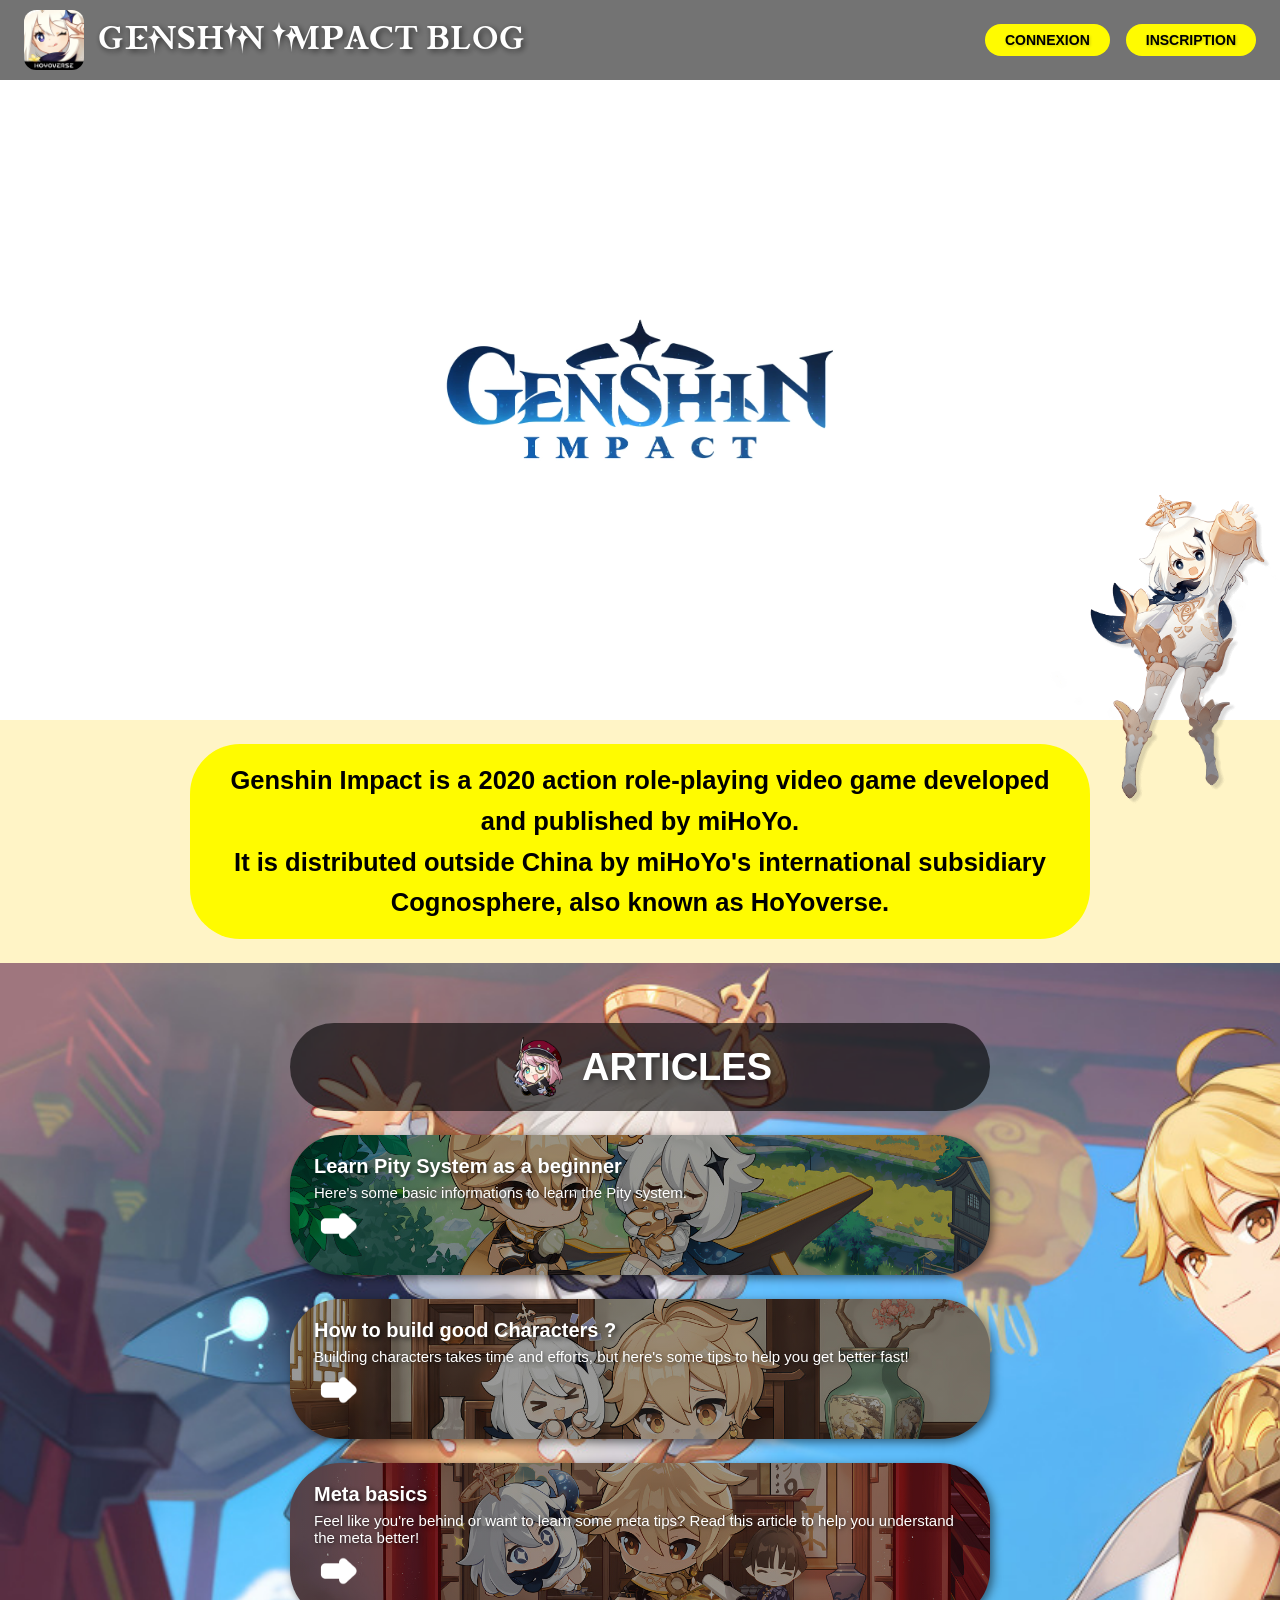
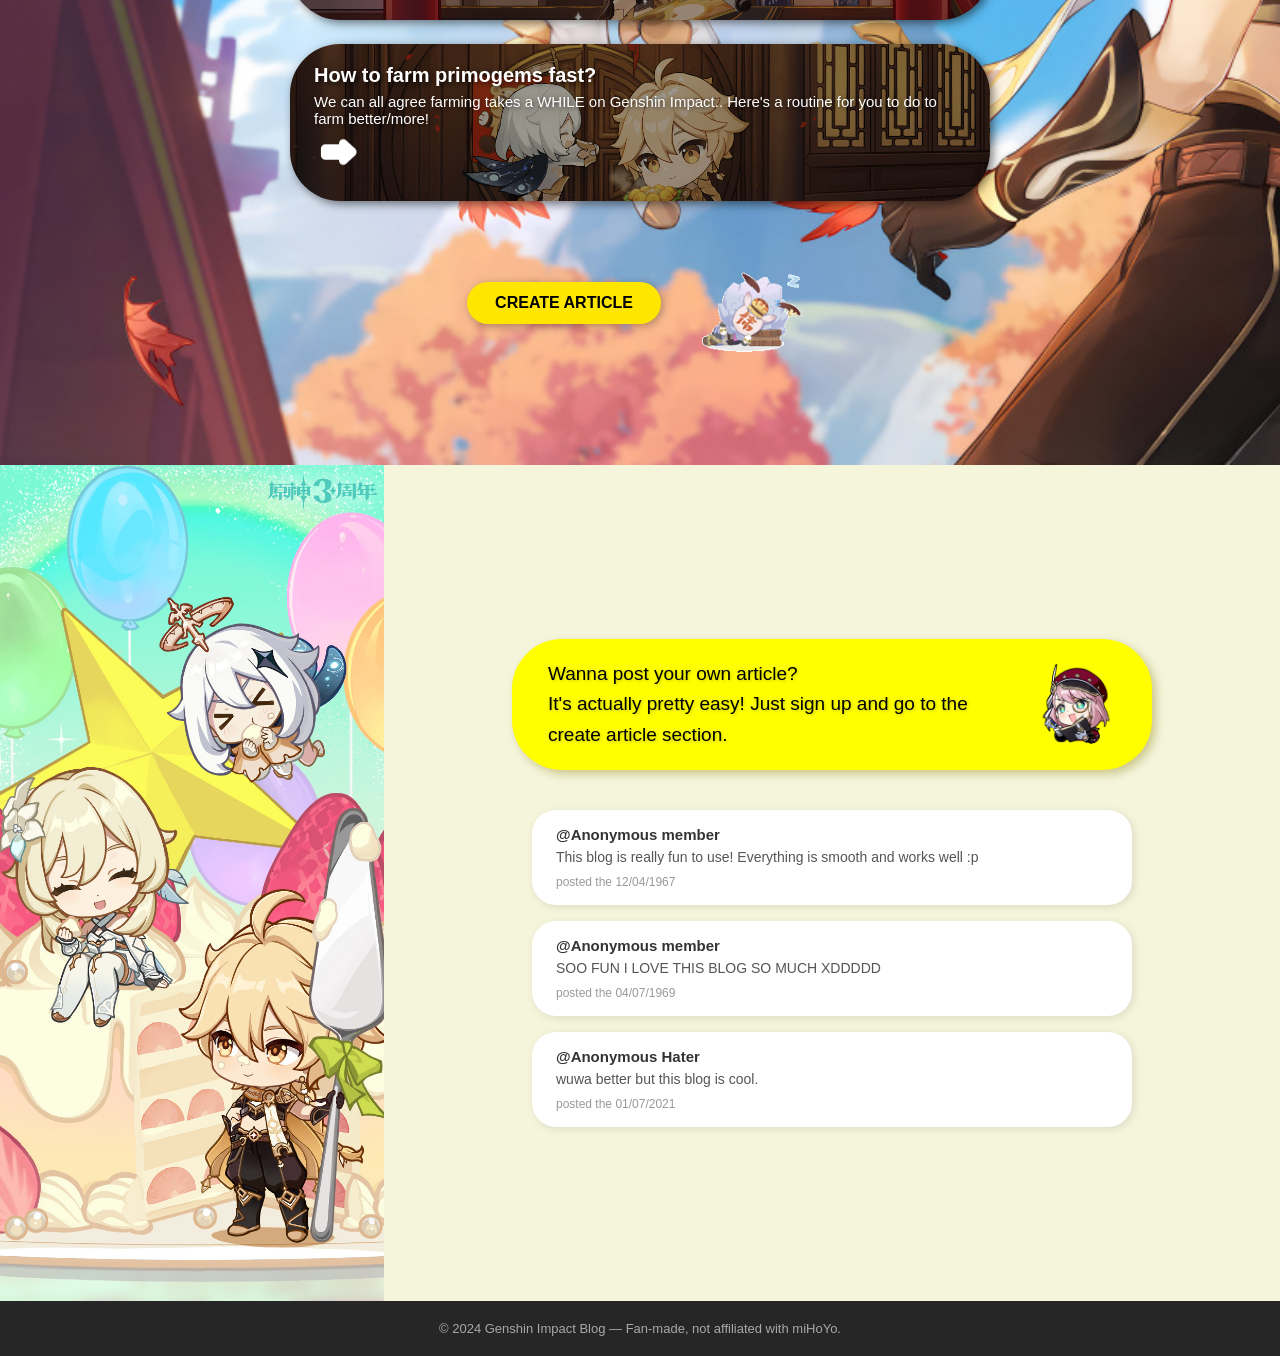
==== commit a33021a0: "main" ====
--- a/index.html
+++ b/index.html
@@ -11,7 +11,7 @@
         <nav>
             <div class="navInfo">
                 <div class="nav-left">
-                    <img id="img_logo" src="../img/Genshin_Impact.png" height="60">
+                    <img id="img_logo" src="./img/Genshin_Impact.png" height="60">
                     <a class="mainGenshin" href="./index.html">GENSHIN IMPACT BLOG</a>
                 </div>
 
@@ -29,7 +29,7 @@
         </nav>
 
         <div class="mainLogo">
-            <img src="../img/Genshin-Impact-Logo.png">
+            <img src="./img/Genshin-Impact-Logo.png">
         </div>   
     </header>
 
@@ -39,52 +39,55 @@
         </div>
     </section>
 
-    <img id="paimon" src="../img/Paimon_Infobox.png" alt="Paimon">
+    <img id="paimon" src="./img/Paimon_Infobox.png" alt="Paimon">
     
     <main>
         <div class="partArticle">
             <div class="articlesPlace">
                 <h2 id="mainTheme">
-                    <img id="article_png" src="../img/article.png" height="60px">
+                    <img id="article_png" src="./img/article.png" height="60px">
                     ARTICLES
                 </h2>
 
-                <div class="article-card" id="article_1">
+                <div class="article-card" id="article_1"> <a href="./articles/article1.html">
                     <div class="article-text">
                         <h2>Learn Pity System as a beginner</h2>
                         <p>Here's some basic informations to learn the Pity system.</p>
                     </div>
-                    <img src="../img/icons8-arrow-64.png" height="50px">
+                    <img src="./img/icons8-arrow-64.png" height="50px">
+                    </a>
                 </div>
 
-                <div class="article-card" id="article_2">
+                <div class="article-card" id="article_2"> <a href="./articles/article2.html">
                     <div class="article-text">
                         <h2>How to build good Characters ?</h2>
                         <p>Building characters takes time and efforts, but here's some tips to help you get better fast!</p>
                     </div>
-                    <img src="../img/icons8-arrow-64.png" height="50px">      
+                    <img src="./img/icons8-arrow-64.png" height="50px">
+                    </a>      
                 </div>
 
-                <div class="article-card" id="article_3">
+                <div class="article-card" id="article_3"> <a href="./articles/article3.html">
                     <div class="article-text">
                         <h2>Meta basics</h2>
                         <p>Feel like you're behind or want to learn some meta tips? Read this article to help you understand the meta better!</p>
                     </div>
-                    <img src="../img/icons8-arrow-64.png" height="50px">
+                    <img src="./img/icons8-arrow-64.png" height="50px">
+                    </a>
                 </div>
 
-                <div class="article-card" id="article_4">
+                <div class="article-card" id="article_4"> <a href="./articles/article4.html">
                     <div class="article-text">
                         <h2>How to farm primogems fast?</h2>
                         <p>We can all agree farming takes a WHILE on Genshin Impact.. Here's a routine for you to do to farm better/more!</p>
                     </div>
-                    <img src="../img/icons8-arrow-64.png" height="50px">
-                </div>
+                    <img src="./img/icons8-arrow-64.png" height="50px">
+                </a> </div>
 
                 <div class="bottom-actions">
                     <button id="create_article">CREATE ARTICLE</button>
                     <a href="https://www.youtube.com/watch?v=dQw4w9WgXcQ" target="_blank">
-                        <img id="sleep_hillichurl" src="../img/sleepy.gif" alt="Sleeping Hillichurl">
+                        <img id="sleep_hillichurl" src="./img/sleepy.gif" alt="Sleeping Hillichurl">
                     </a>
                 </div>
             </div>
@@ -92,14 +95,14 @@
  
         <div class="genshinIntro">
             <div class="intro-image">
-                <img src="../img/small_bg1.jpg">
+                <img src="./img/small_bg1.jpg">
             </div>
 
             <div class="intro-content">
-                <div id="titleArticle">
+                <div id="titleArticle"> 
                     <p>Wanna post your own article?<br>
                     It's actually pretty easy! Just sign up and go to the create article section.</p>
-                    <img src="../img/article.png" height="80">
+                    <img src="./img/article.png" height="80">
                 </div>
 
                 <div id="genshinNotes">
--- a/style.css
+++ b/style.css
@@ -21,7 +21,7 @@
 
 header {
     background: linear-gradient(rgba(255,255,255,0.7), rgba(255,255,255,0.5)),
-                url(/mainPage/img/d6c6303787.gif);
+                url(./img/d6c6303787.gif);
     background-repeat: no-repeat;
     background-size: cover;
     background-attachment: fixed;
@@ -99,9 +99,6 @@
     transform: scale(1.05);
 }
 
-/* =============================================
-   BURGER BUTTON
-============================================= */
 #burger {
     display: none;
     flex-direction: column;
@@ -132,9 +129,6 @@
     transform: translateY(-8px) rotate(-45deg);
 }
 
-/* =============================================
-   HERO LOGO
-============================================= */
 .mainLogo {
     position: absolute;
     top: 50%;
@@ -153,9 +147,6 @@
     to   { opacity: 1; transform: translate(-50%, -30%); }
 }
 
-/* =============================================
-   SECTION DESCRIPTION
-============================================= */
 section {
     background-color: rgb(255, 244, 198);
     padding: 24px 16px;
@@ -180,22 +171,22 @@
     position: absolute;
     right: 0;
     top: 55%;
-    width: clamp(80px, 12vw, 160px);
-    height: 50%;
+    width: clamp(120px, 18vw, 280px);
+    height: auto;
     z-index: 10;
     pointer-events: none;
 }
 
-main {
+
+.partArticle {
+    display: flex;
+    justify-content: center;
+    padding: 60px 20px;
+    text-decoration: none;
     background: url(./img/bg_1.jpg);
     background-size: cover;
     background-repeat: no-repeat;
-}
-
-.partArticle {
-    display: flex;
-    justify-content: center;
-    padding: 60px 20px;
+
 }
 
 .articlesPlace {
@@ -203,7 +194,8 @@
     flex-direction: column;
     gap: 24px;
     width: 100%;
-    max-width: 700px;
+    max-width: 700px;    
+
 }
 
 #mainTheme {
@@ -234,6 +226,11 @@
     cursor: pointer;
     transition: transform 0.2s, filter 0.2s;
     gap: 16px;
+    text-decoration: none;
+}
+.article-card a {
+    text-decoration: none;
+    color:white;
 }
 
 .article-card:hover {
@@ -310,7 +307,6 @@
     width: 30%;
     flex-shrink: 0;
     overflow: hidden;
-    opacity: 0.6;
 }
 
 .intro-image img {
@@ -327,6 +323,7 @@
     justify-content: center;
     gap: 40px;
     padding: 40px 32px;
+    background-color:beige;
 }
 
 #titleArticle {
@@ -415,7 +412,6 @@
 
 @media (max-width: 600px) {
 
-    /* Nav mobile */
     #burger {
         display: flex;
     }
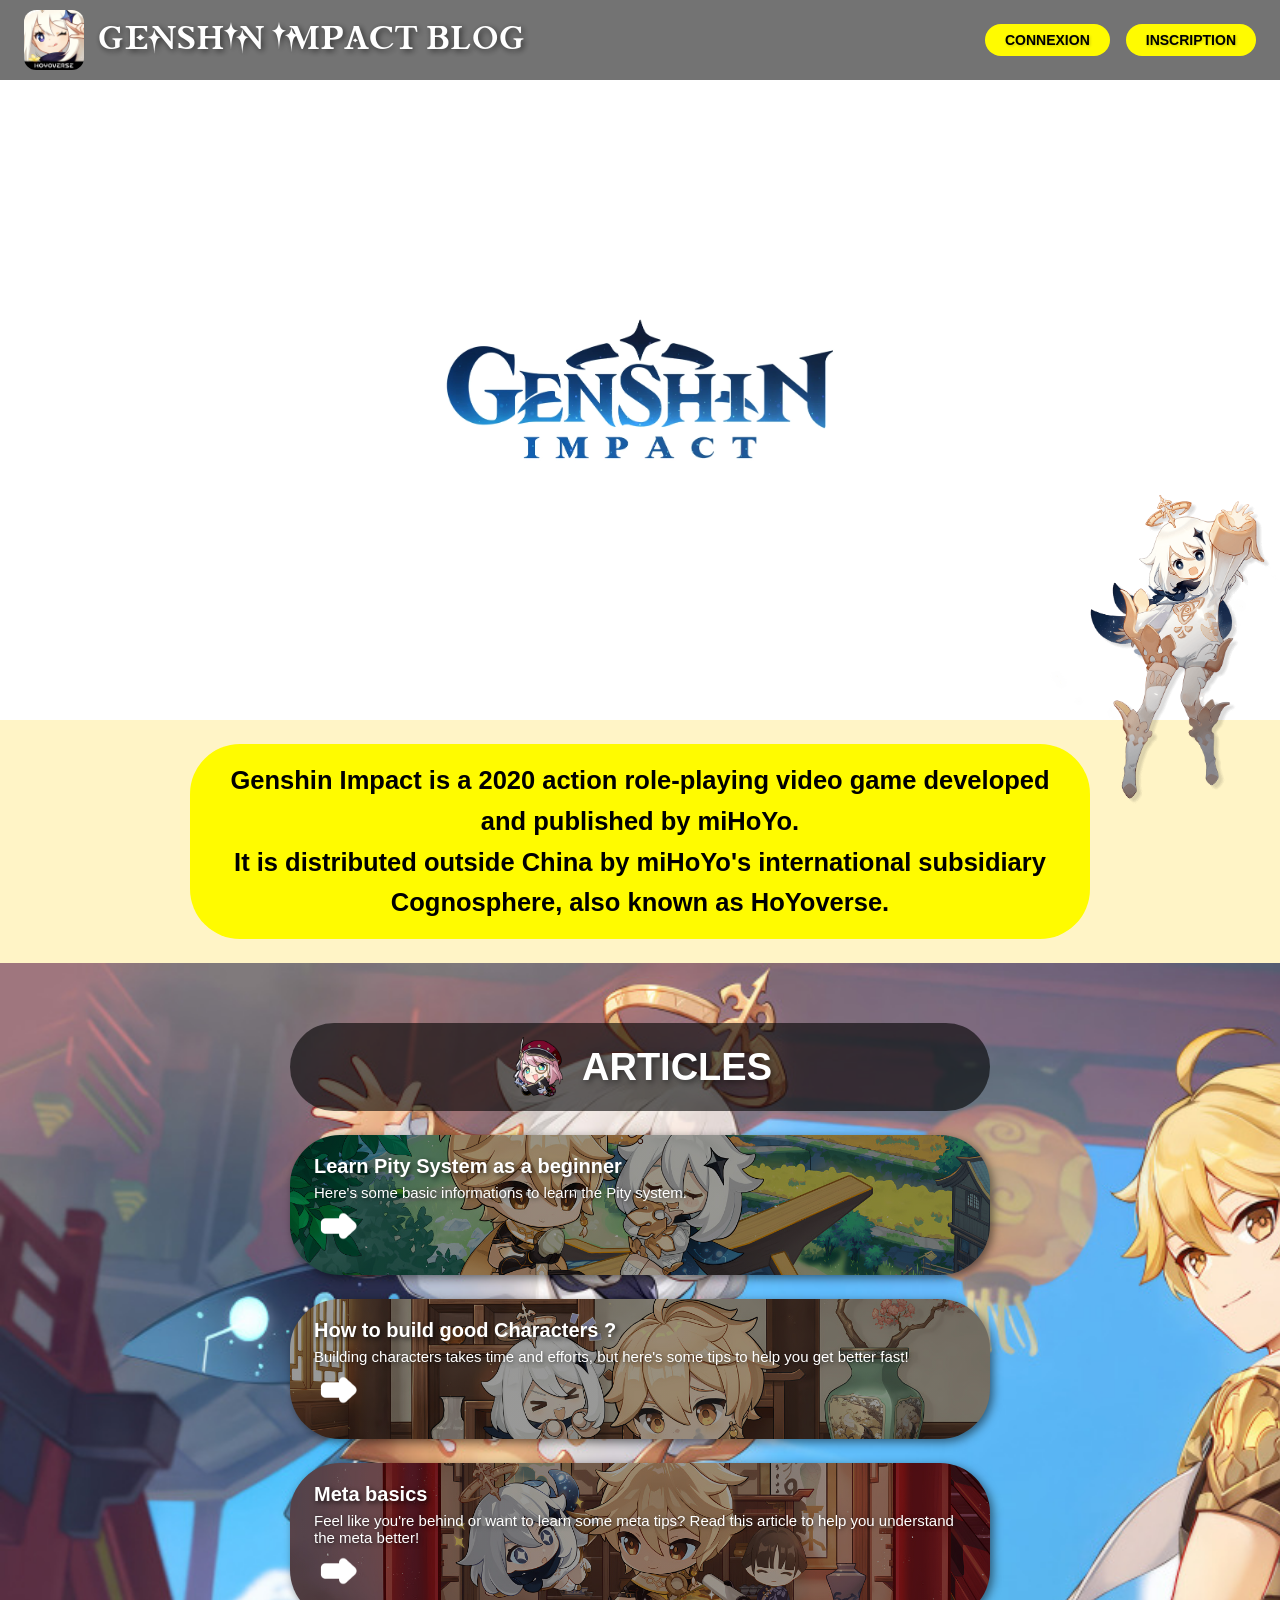
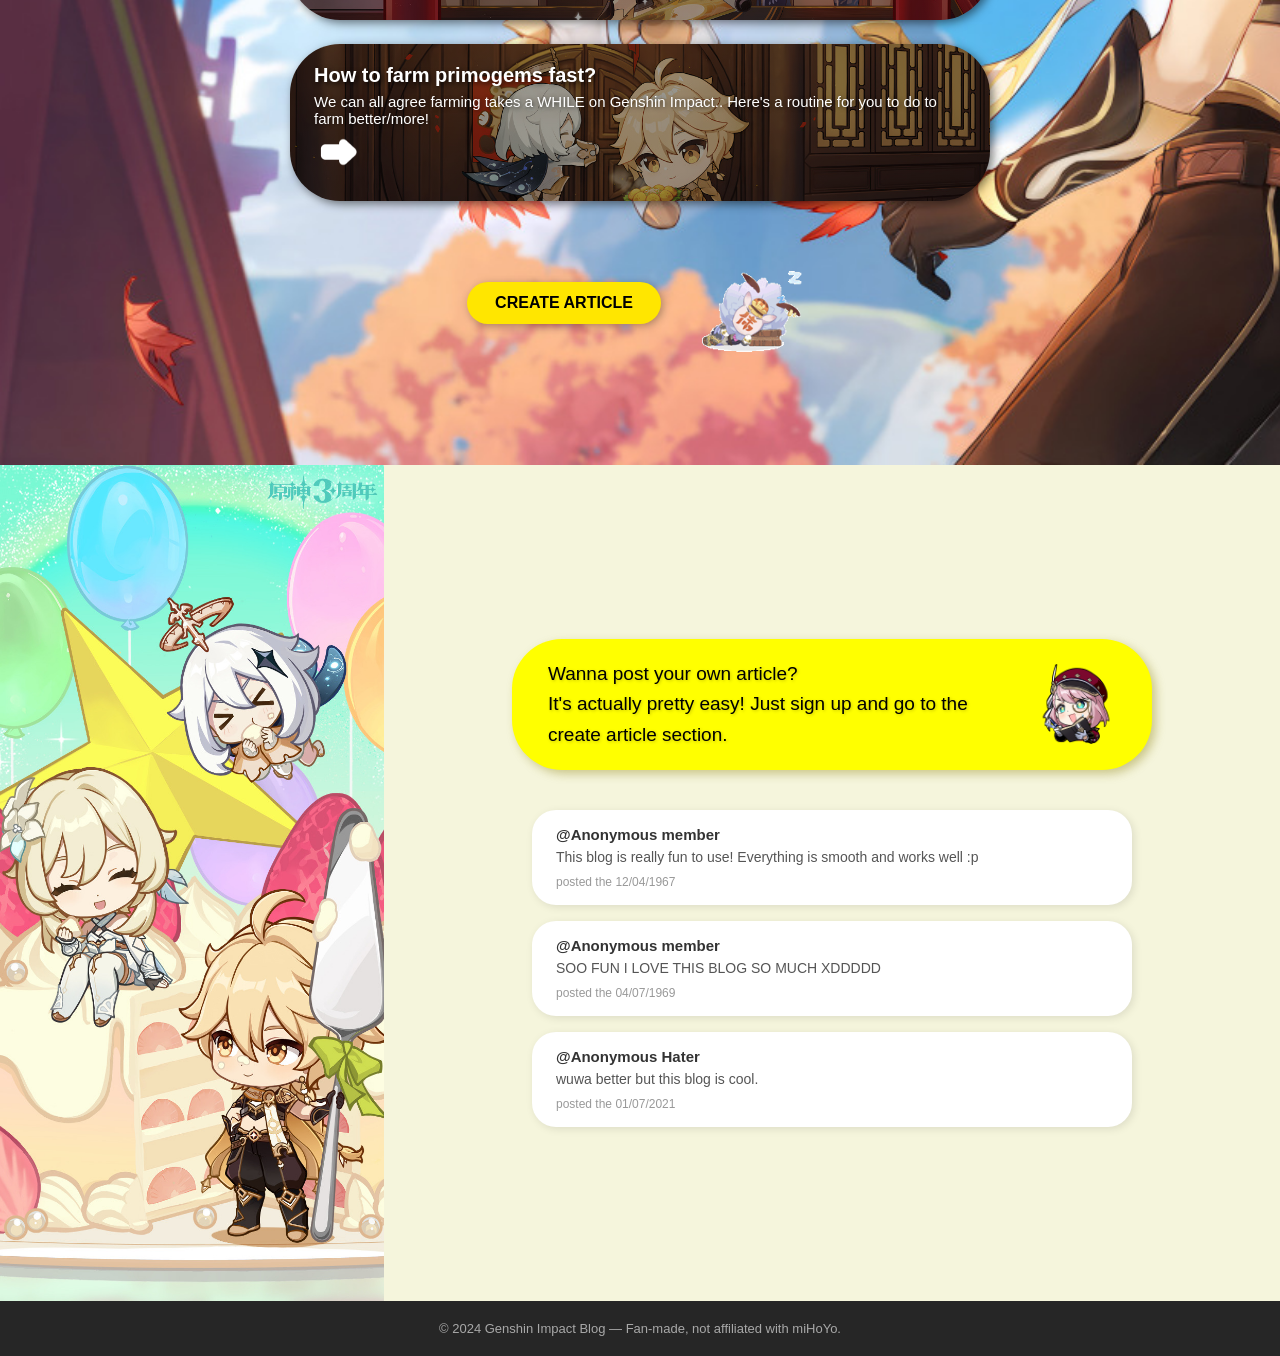
==== commit 398b0d0a: "main" ====
--- a/index.html
+++ b/index.html
@@ -22,8 +22,8 @@
                 </button>
 
                 <ul id="nav-menu">
-                    <li><a class="navBar" href="">CONNEXION</a></li>
-                    <li><a class="navBar" href="">INSCRIPTION</a></li>
+                    <li><a href="./connexion.html" class="navBar">CONNEXION</a></li>
+                    <li><a href="./connexion.html" class="navBar">INSCRIPTION</a></li>
                 </ul>
             </div>
         </nav>
--- a/style.css
+++ b/style.css
@@ -194,7 +194,8 @@
     flex-direction: column;
     gap: 24px;
     width: 100%;
-    max-width: 700px;    
+    max-width: 700px;
+    text-decoration:none; 
 
 }
 
@@ -262,7 +263,6 @@
 #article_3 { background: linear-gradient(rgba(0,0,0,0.4), rgba(0,0,0,0.4)), url(./img/article_3.jpg) center/cover; }
 #article_4 { background: linear-gradient(rgba(0,0,0,0.4), rgba(0,0,0,0.4)), url(./img/article_4.jpg) center/cover; }
 
-/* Bottom actions */
 .bottom-actions {
     display: flex;
     align-items: center;
